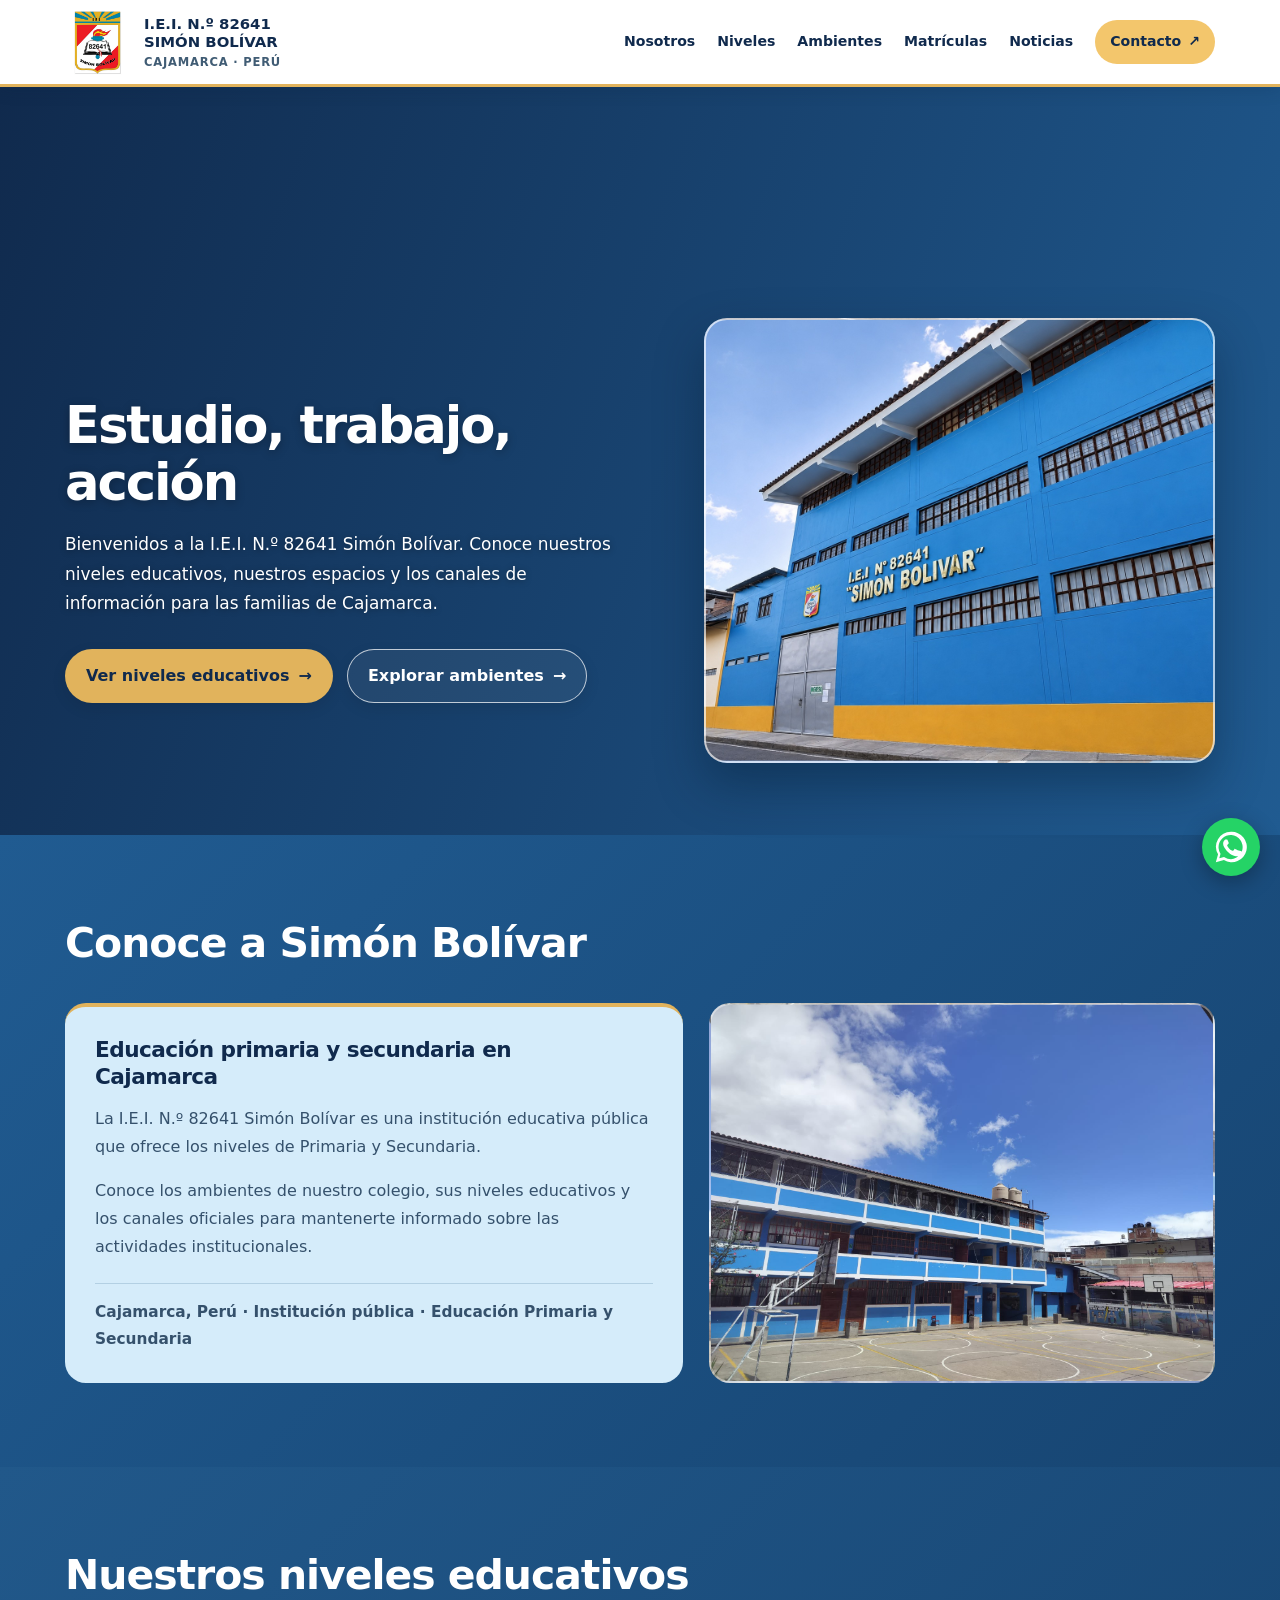
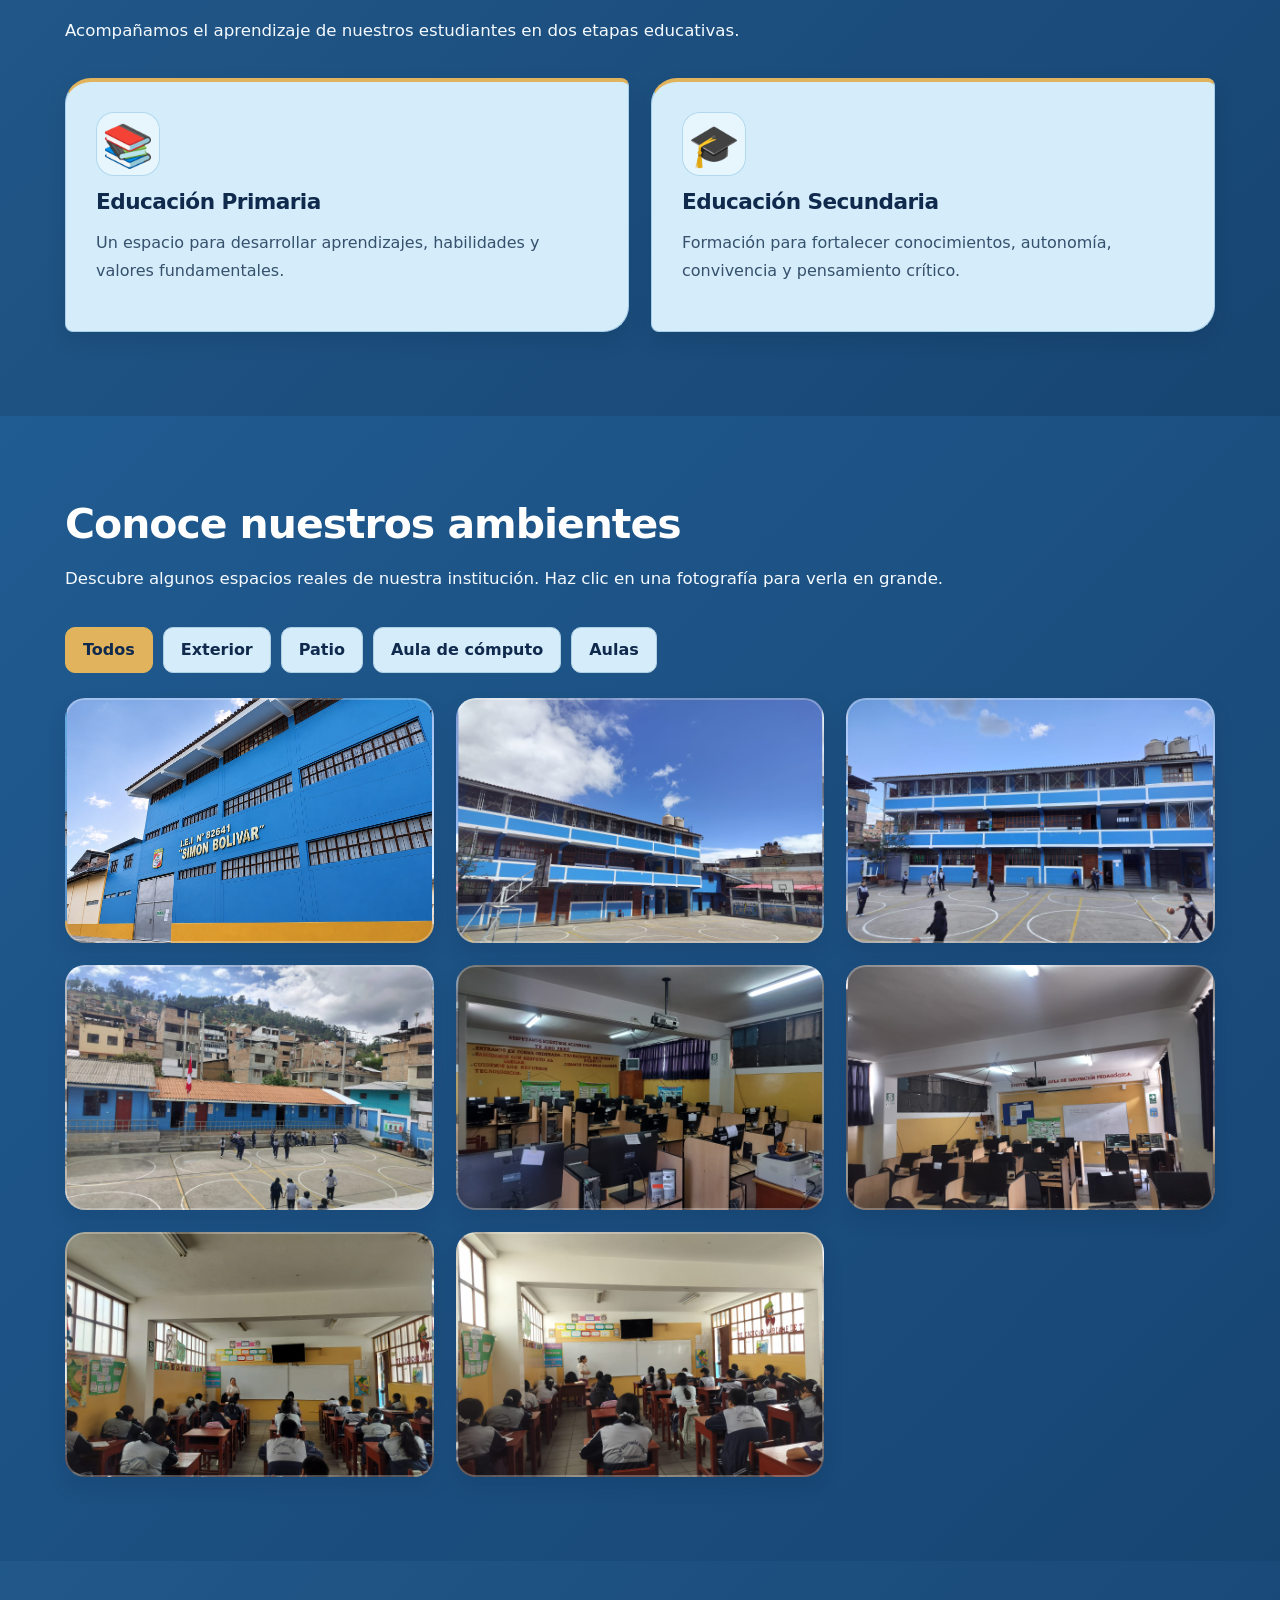
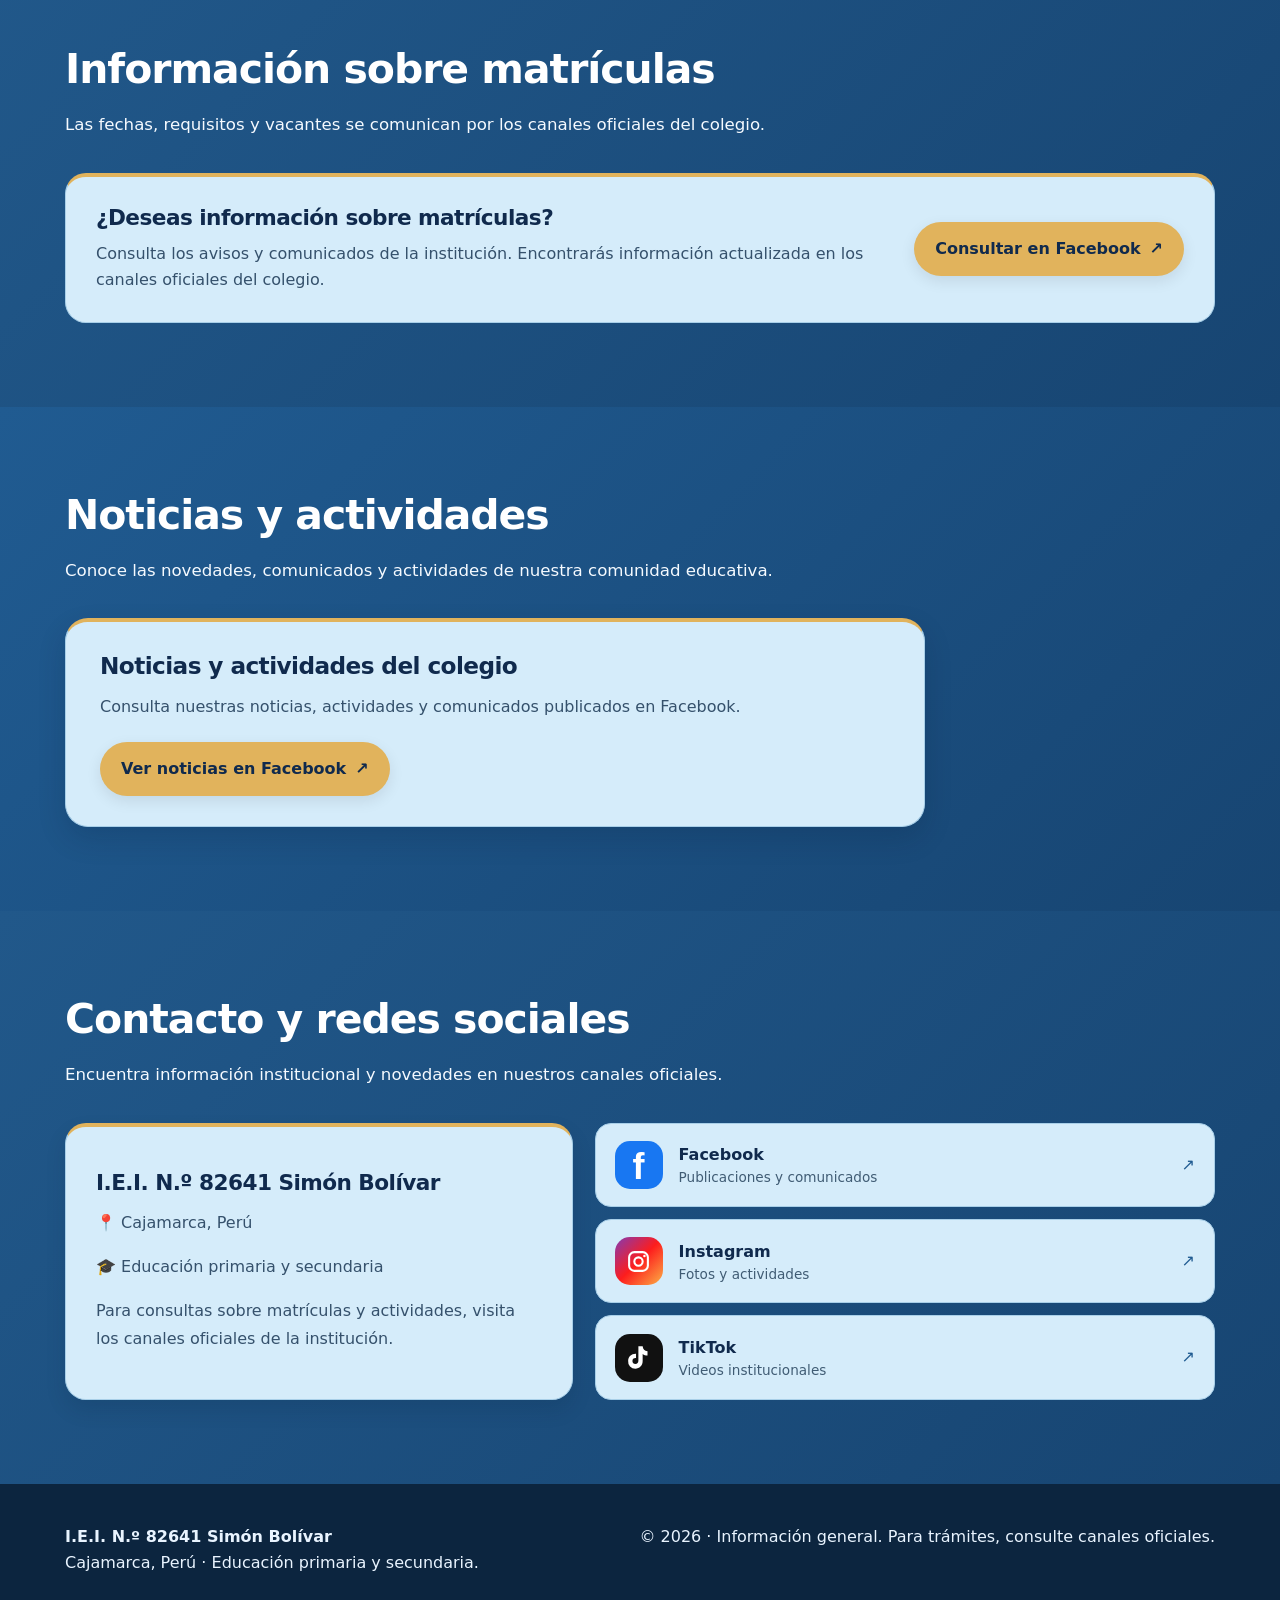
==== index.html @ d093725c "Update index.html" ====
<!doctype html>
<html lang="es">
<head>
<meta charset="utf-8"><meta name="viewport" content="width=device-width,initial-scale=1">
<meta name="description" content="Información general de la Institución Educativa I.E.I. N.º 82641 Simón Bolívar, Cajamarca.">
<title>I.E.I. N.º 82641 Simón Bolívar | Cajamarca</title>
<link rel="stylesheet" href="styles.css">
</head>
<body>

<header class="header">
  <div class="wrap nav">
    <a class="brand" href="#inicio" aria-label="Inicio Simón Bolívar">
      <img src="assets/insignia.png" alt="Insignia de la I.E.I. N.º 82641 Simón Bolívar" class="logo">
      <span>I.E.I. N.º 82641 <strong>SIMÓN BOLÍVAR</strong><small>CAJAMARCA · PERÚ</small></span>
    </a>
    <button class="menu-toggle" aria-expanded="false" aria-controls="nav-menu" id="menu-toggle"><span aria-hidden="true">☰</span> Menú</button>
    <nav class="menu" id="nav-menu" aria-label="Principal">
      <a href="#nosotros">Nosotros</a><a href="#niveles">Niveles</a><a href="#ambientes">Ambientes</a>
      <a href="#matricula">Matrículas</a><a href="#noticias">Noticias</a><a href="#contacto" class="nav-contact">Contacto <span aria-hidden="true">↗</span></a>
    </nav>
  </div>
</header>
<main>
<section class="hero" id="inicio">
 <video class="hero-background-video" autoplay muted loop playsinline preload="metadata" aria-hidden="true" tabindex="-1">
   <source src="assets/fachada-animada.mp4" type="video/mp4">
 </video>
 <div class="hero-video-shade" aria-hidden="true"></div>
 <div class="wrap hero-grid">
   <div class="hero-copy">
      <h1>Estudio, trabajo, acción</h1>
      <p>Bienvenidos a la I.E.I. N.º 82641 Simón Bolívar. Conoce nuestros niveles educativos, nuestros espacios y los canales de información para las familias de Cajamarca.</p>
      <div class="actions"><a class="btn primary" href="#niveles">Ver niveles educativos <span aria-hidden="true">→</span></a><a class="btn ghost" href="#ambientes">Explorar ambientes <span aria-hidden="true">→</span></a></div>
   </div>
   <div class="hero-photo photo-slot" data-image="fachada.jpg" role="img" aria-label="Fachada principal del colegio">
      <span class="photo-icon">🏫</span><strong>Fachada del colegio</strong><small>Fotografía institucional</small>
   </div>
 </div>
</section>
<section id="nosotros" class="section">
  <div class="wrap">
    <div class="heading"><h2>Conoce a Simón Bolívar</h2></div>
    <div class="institution-grid">
      <div class="institution-info">
        <h3>Educación primaria y secundaria en Cajamarca</h3>
        <p>La I.E.I. N.º 82641 Simón Bolívar es una institución educativa pública que ofrece los niveles de Primaria y Secundaria.</p>
        <p>Conoce los ambientes de nuestro colegio, sus niveles educativos y los canales oficiales para mantenerte informado sobre las actividades institucionales.</p>
        <p class="institution-details">Cajamarca, Perú · Institución pública · Educación Primaria y Secundaria</p>
      </div>
      <div class="institution-photo" data-image="patio-2.jpeg" role="img" aria-label="Patio del colegio Simón Bolívar"></div>
    </div>
  </div>
</section>
<section id="niveles" class="section soft">
 <div class="wrap">
  <div class="heading"><h2>Nuestros niveles educativos</h2><p>Acompañamos el aprendizaje de nuestros estudiantes en dos etapas educativas.</p></div>
  <div class="cards two">
    <article class="card level"><div class="level-icon">📚</div><h3>Educación Primaria</h3><p>Un espacio para desarrollar aprendizajes, habilidades y valores fundamentales.</p></article>
    <article class="card level"><div class="level-icon">🎓</div><h3>Educación Secundaria</h3><p>Formación para fortalecer conocimientos, autonomía, convivencia y pensamiento crítico.</p></article>
  </div>
 </div>
</section>
<section id="ambientes" class="section">
 <div class="wrap">
   <div class="heading"><h2>Conoce nuestros ambientes</h2><p>Descubre algunos espacios reales de nuestra institución. Haz clic en una fotografía para verla en grande.</p></div>
   <div class="filters" role="group" aria-label="Filtrar fotografías">
     <button class="filter active" data-filter="todos" aria-pressed="true">Todos</button>
     <button class="filter" data-filter="exteriores" aria-pressed="false">Exterior</button>
     <button class="filter" data-filter="patio" aria-pressed="false">Patio</button>
     <button class="filter" data-filter="computo" aria-pressed="false">Aula de cómputo</button>
     <button class="filter" data-filter="aulas" aria-pressed="false">Aulas</button>
   </div>
   <div class="cards gallery">
     <button type="button" class="gallery-card" data-group="exteriores" data-file="fachada.jpg" data-title="Fachada principal" aria-label="Ver fotografía ampliada: Fachada principal"><span class="photo-placeholder">Fotografía del colegio</span></button>
     <button type="button" class="gallery-card" data-group="patio exteriores" data-file="patio-2.jpeg" data-title="Patio principal" aria-label="Ver fotografía ampliada: Patio principal"><span class="photo-placeholder">Fotografía del colegio</span></button>
     <button type="button" class="gallery-card" data-group="patio exteriores" data-file="patio.jpg" data-title="Patio del colegio: otra vista" aria-label="Ver fotografía ampliada: Patio del colegio: otra vista"><span class="photo-placeholder">Fotografía del patio</span></button>
     <button type="button" class="gallery-card" data-group="patio exteriores" data-file="patio-3.jpeg" data-title="Patio y bandera del Perú" aria-label="Ver fotografía ampliada: Patio y bandera del Perú"><span class="photo-placeholder">Fotografía del patio</span></button>
     <button type="button" class="gallery-card" data-group="computo" data-file="computo-1.jpeg" data-title="Aula de cómputo: vista general" aria-label="Ver fotografía ampliada: Aula de cómputo: vista general"><span class="photo-placeholder">Fotografía del aula</span></button>
     <button type="button" class="gallery-card" data-group="computo" data-file="computo-2.jpeg" data-title="Aula de innovación pedagógica" aria-label="Ver fotografía ampliada: Aula de innovación pedagógica"><span class="photo-placeholder">Fotografía del aula</span></button>
     <button type="button" class="gallery-card" data-group="aulas" data-file="aula-1.jpeg" data-title="Aula de clases: primera vista" aria-label="Ver fotografía ampliada: Aula de clases: primera vista"><span class="photo-placeholder">Fotografía del aula</span></button>
     <button type="button" class="gallery-card" data-group="aulas" data-file="aula-2.jpeg" data-title="Aula de clases: segunda vista" aria-label="Ver fotografía ampliada: Aula de clases: segunda vista"><span class="photo-placeholder">Fotografía del aula</span></button>
   </div>
   <p id="gallery-empty" class="gallery-empty" hidden>No se encontraron fotografías en esta categoría.</p>
 </div>
</section>
<section id="matricula" class="section soft">
 <div class="wrap">
  <div class="heading"><h2>Información sobre matrículas</h2><p>Las fechas, requisitos y vacantes se comunican por los canales oficiales del colegio.</p></div>
  <div class="info-banner">
    <div><h3>¿Deseas información sobre matrículas?</h3><p>Consulta los avisos y comunicados de la institución. Encontrarás información actualizada en los canales oficiales del colegio.</p></div>
    <a class="btn primary" href="https://www.facebook.com/profile.php?id=61596645175140" target="_blank" rel="noopener noreferrer">Consultar en Facebook <span aria-hidden="true">↗</span></a>
  </div>
 </div>
</section>
<section id="noticias" class="section">
 <div class="wrap">
  <div class="heading"><h2>Noticias y actividades</h2><p>Conoce las novedades, comunicados y actividades de nuestra comunidad educativa.</p></div>
  <div class="news-clean">
    <div class="news-clean-body">
      <h3>Noticias y actividades del colegio</h3>
      <p>Consulta nuestras noticias, actividades y comunicados publicados en Facebook.</p>
      <a class="btn primary" href="https://www.facebook.com/profile.php?id=61596645175140" target="_blank" rel="noopener noreferrer">Ver noticias en Facebook <span aria-hidden="true">↗</span></a>
    </div>
  </div>
 </div>
</section>
<section id="contacto" class="section soft">
 <div class="wrap">
  <div class="heading"><h2>Contacto y redes sociales</h2><p>Encuentra información institucional y novedades en nuestros canales oficiales.</p></div>
  <div class="contact-layout">
    <article class="card contact-about"><h3>I.E.I. N.º 82641 Simón Bolívar</h3><p>📍 Cajamarca, Perú</p><p>🎓 Educación primaria y secundaria</p><p>Para consultas sobre matrículas y actividades, visita los canales oficiales de la institución.</p></article>
    <div class="social-grid">
      <a class="social-card facebook" href="https://www.facebook.com/profile.php?id=61596645175140" target="_blank" rel="noopener noreferrer" aria-label="Abrir Facebook del colegio"><span class="brand-mark"><span class="facebook-letter" aria-hidden="true">f</span></span><span><strong>Facebook</strong><small>Publicaciones y comunicados</small></span><span aria-hidden="true">↗</span></a>
      <a class="social-card instagram" href="https://www.instagram.com/iei.simonbolivarcajamarca/" target="_blank" rel="noopener noreferrer" aria-label="Abrir Instagram del colegio"><span class="brand-mark"><svg viewBox="0 0 24 24" aria-hidden="true"><rect x="3" y="3" width="18" height="18" rx="5" fill="none" stroke="currentColor" stroke-width="2"/><circle cx="12" cy="12" r="4" fill="none" stroke="currentColor" stroke-width="2"/><circle cx="17.7" cy="6.6" r="1.2" fill="currentColor"/></svg></span><span><strong>Instagram</strong><small>Fotos y actividades</small></span><span aria-hidden="true">↗</span></a>
      <a class="social-card tiktok" href="https://www.tiktok.com/@i.e.i.82641simon.bolivar" target="_blank" rel="noopener noreferrer" aria-label="Abrir TikTok del colegio"><span class="brand-mark"><svg viewBox="0 0 24 24" aria-hidden="true"><path fill="currentColor" d="M15.7 2c.2 2.6 1.7 4.2 4.3 4.4v3.8c-1.8 0-3.1-.5-4.3-1.4v6.4c0 4.1-2.9 6.8-6.5 6.8A6.4 6.4 0 0 1 2.8 15c0-3.8 3.1-6.6 7-6.4v3.8a2.7 2.7 0 0 0-3.2 2.7c0 1.6 1.1 2.7 2.6 2.7 1.8 0 2.7-1.3 2.7-3.1V2h3.8Z"/></svg></span><span><strong>TikTok</strong><small>Videos institucionales</small></span><span aria-hidden="true">↗</span></a>
    </div>
  </div>
 </div>
</section>
</main>
<footer><div class="wrap footer-content"><div><strong>I.E.I. N.º 82641 Simón Bolívar</strong><p>Cajamarca, Perú · Educación primaria y secundaria.</p></div><div><p>© <span id="year"></span> · Información general. Para trámites, consulte canales oficiales.</p></div></div></footer>
<div class="float-links"><a class="wa-float" href="https://wa.me/51901790616" target="_blank" rel="noopener noreferrer" title="Escribir por WhatsApp" aria-label="Abrir WhatsApp"><svg viewBox="0 0 32 32" aria-hidden="true" focusable="false"><path fill="currentColor" d="M16 2.5a13.3 13.3 0 0 0-11.5 20L2.5 29.5l7.2-1.9A13.5 13.5 0 1 0 16 2.5Zm0 24.3c-2.1 0-4.1-.6-5.8-1.7l-.4-.2-4.2 1.1 1.1-4.1-.3-.4a10.7 10.7 0 1 1 9.6 5.3Zm5.9-8c-.3-.2-1.9-1-2.2-1.1-.3-.1-.5-.2-.7.2-.2.3-.8 1.1-1 1.3-.2.2-.4.3-.7.1-.4-.2-1.5-.5-2.8-1.8-1-1-1.6-2.2-1.8-2.6-.2-.4 0-.6.2-.8l.6-.7.4-.6c.1-.2 0-.5 0-.7l-1-2.3c-.2-.6-.5-.5-.8-.5h-.7c-.3 0-.7.1-1 .5-.4.4-1.4 1.4-1.4 3.4 0 2 1.5 3.9 1.7 4.2.2.3 3 4.6 7.3 6.2 1 .3 1.7.5 2.3.6 1 .2 1.8.1 2.5-.2.7-.3 2.1-1 2.4-2 .3-.9.3-1.7.2-1.9-.1-.2-.4-.4-.7-.5Z"/></svg></a></div>
<dialog id="lightbox" aria-label="Fotografía del ambiente"><button id="close-dialog" class="close-dialog" aria-label="Cerrar fotografía">×</button><h3 id="dialog-title"></h3><div id="dialog-content"></div></dialog>
<script src="config.js"></script><script src="script.js"></script>
</body>
</html>
---- styles.css ----
:root {--navy:#102A4D;--blue:#205B91;--gold:#E1B35C;--sky:#D5ECFA;--ink:#102A4D;--soft:#405C74;--line:#AFCFE3}
*{box-sizing:border-box}html{scroll-behavior:smooth;scroll-padding-top:85px}body{margin:0;font:16px/1.65 system-ui,-apple-system,"Segoe UI",Arial,sans-serif;color:#102A4D;background:#174572}button,input{font:inherit}a{color:inherit}button{cursor:pointer}a:focus-visible,button:focus-visible{outline:3px solid var(--gold);outline-offset:3px}.wrap{width:min(1150px,92%);margin:auto}
.header{background:#fff;position:sticky;top:0;z-index:100;box-shadow:0 3px 15px #0b24402b}.nav{min-height:84px;display:flex;align-items:center;justify-content:space-between;gap:20px}.brand{display:flex;align-items:center;gap:14px;text-decoration:none;color:var(--navy);font-weight:800;line-height:1.22;font-size:.93rem}.brand strong,.brand small{display:block}.brand small{font-size:.72rem;color:#405c74;letter-spacing:.07em;margin-top:4px}.logo{width:65px;height:65px;object-fit:contain}.menu{display:flex;align-items:center;gap:22px}.menu a{text-decoration:none;color:var(--navy);font-weight:750;font-size:.88rem}.menu a:hover{color:#205B91}.menu-toggle{display:none;padding:8px 12px;border:1px solid var(--line);background:white;color:var(--navy);border-radius:10px}
h1,h2,h3{line-height:1.22;letter-spacing:-.025em}h2{font-size:clamp(1.85rem,3.2vw,2.8rem);margin:10px 0 16px}h3{font-size:1.35rem}p{margin:0 0 16px}.eyebrow{font-size:.78rem;font-weight:850;color:#F3C66C;text-transform:uppercase;letter-spacing:.14em}.section{padding:84px 0;background:linear-gradient(135deg,#205B91,#174572);color:#fff}.section.soft{background:linear-gradient(135deg,#21588A,#174572)}.heading{max-width:880px;margin-bottom:34px}.heading h2,.heading p{color:#fff}.heading p{font-size:1.04rem;color:#edf6ff}
.hero{color:#fff;background:linear-gradient(110deg,#102a4d,#205B91);background-size:cover;background-position:center}.hero-grid{min-height:590px;display:grid;grid-template-columns:1.07fr .93fr;gap:clamp(24px,4vw,55px);align-items:center;padding:64px 0}.hero-copy h1{font-size:clamp(2.2rem,4vw,4rem);margin:20px 0;font-weight:850;letter-spacing:-.04em;color:#fff;text-shadow:0 2px 10px #0004}.hero-copy>p{max-width:560px;color:#f1f6fc;line-height:1.75;font-size:1.06rem}.actions{display:flex;flex-wrap:wrap;gap:14px;margin-top:30px}.btn{display:inline-flex;justify-content:center;align-items:center;min-height:48px;padding:13px 20px;border:1.5px solid transparent;border-radius:12px;text-decoration:none;font-weight:750;transition:transform .2s}.btn:hover{transform:translateY(-2px)}.btn.primary{color:#102a4d;background:#efbc5a}.btn.ghost{border-color:#ffffffb7;background:#ffffff0f;color:#fff}.hero-photo{min-height:355px;aspect-ratio:1.15;border:2px solid #ffffffa6;border-radius:23px;box-shadow:0 22px 48px #00172d60;background:linear-gradient(135deg,#3974a0,#102a4d);background-size:cover;background-position:center;display:flex;align-items:center;justify-content:center;flex-direction:column;overflow:hidden;text-align:center}.hero-photo.has-photo>*{display:none}.photo-icon{font-size:4rem}
.institution-grid{display:grid;grid-template-columns:1.1fr .9fr;align-items:stretch;gap:26px}.institution-info{color:#102a4d;background:#D5ECFA;border-top:4px solid var(--gold);border-radius:21px;padding:30px}.institution-info h3{color:#102a4d;margin:0 0 15px}.institution-info p{color:#355974;line-height:1.75}.institution-info .motto-line{color:#102a4d;background:#e9f6fc;border-radius:12px;padding:11px 14px}.facts{display:flex;gap:10px;flex-wrap:wrap;margin-top:20px}.facts span{background:#e9f6fc;color:#102a4d;border:1px solid #b5d3e6;border-radius:12px;padding:8px 12px;font-weight:700;font-size:.86rem}.institution-photo{border:2px solid #ffffff5c;background:#32719e;min-height:340px;border-radius:21px;background-size:cover;background-position:center}
.cards{display:grid;gap:22px}.cards.two{grid-template-columns:repeat(2,minmax(0,1fr))}.card{background:#D5ECFA;color:#102a4d;padding:30px;border-radius:21px;border:1px solid #A8CFE8;border-top:4px solid var(--gold);box-shadow:0 10px 20px #001b3422}.card h3{color:#102a4d;margin:13px 0}.card p{color:#405c74;line-height:1.75}.level{min-height:230px}.level-icon{font-size:2.6rem}
.filters{display:flex;flex-wrap:wrap;gap:10px;margin-bottom:25px}.filter{padding:9px 17px;color:#102a4d;border:1px solid #AFCFE3;background:#D5ECFA;border-radius:30px}.filter.active{background:#E1B35C;border-color:#E1B35C}.gallery{grid-template-columns:repeat(3,minmax(0,1fr))}.gallery-card{position:relative;border:1px solid #a8cfe8;border-radius:20px;min-height:245px;overflow:hidden;padding:0;display:flex;align-items:flex-end;text-align:left;background:#D5ECFA;background-position:center;background-size:cover;box-shadow:0 10px 20px #001b3420;transition:transform .2s}.gallery-card:hover{transform:translateY(-3px)}.photo-placeholder{position:absolute;inset:0;display:grid;place-items:center;font-size:4rem;background:linear-gradient(135deg,#d5ecfa,#aacfe8)}.gallery-card.with-photo .photo-placeholder{display:none}.gallery-card[hidden],.gallery-card.unavailable{display:none!important}.gallery-caption{position:relative;width:100%;display:flex;flex-direction:column;gap:3px;padding:50px 18px 17px;background:linear-gradient(transparent,#0b2a4df0);color:#fff!important}.gallery-caption strong,.gallery-caption small{color:#fff!important}.gallery-caption small{font-size:.83rem;color:#deedfc!important}
.info-banner,.news-feature{display:flex;align-items:center;justify-content:space-between;gap:24px;background:#D5ECFA;border:1px solid #A8CFE8;border-top:4px solid #E1B35C;color:#102a4d;border-radius:21px;padding:28px 30px}.info-banner h3,.news-feature h3{color:#102a4d;margin:0 0 10px}.info-banner p,.news-feature p{color:#405c74;margin:0}.info-banner .btn,.news-feature .btn{background:#E1B35C;color:#102a4d;flex-shrink:0}.news-feature-icon{font-size:2.5rem}
.contact-layout{display:grid;grid-template-columns:.9fr 1.1fr;gap:22px}.social-grid{display:grid;gap:12px}.social-card{background:#D5ECFA;color:#102a4d;border:1px solid #A8CFE8;border-radius:16px;padding:15px 19px;display:flex;align-items:center;gap:16px;text-decoration:none;transition:transform .2s}.social-card:hover{transform:translateY(-2px)}.social-card .brand-mark{display:grid;place-items:center;flex-shrink:0;background:#1877F2;color:#fff;width:48px;height:48px;border-radius:12px;font:bold 2rem Arial,sans-serif}.social-card.instagram .brand-mark{background:linear-gradient(135deg,#833ab4,#fd1d1d,#fcb045)}.social-card.tiktok .brand-mark{background:#111}.social-card span:nth-child(2){flex:1;min-width:0}.social-card strong{display:block;color:#102a4d}.social-card small{display:block;color:#405c74;font-size:.85rem;line-height:1.4}.social-card>span:last-child{color:#205B91}
footer{background:#0c253f;color:#e9f4ff;padding:40px 0}.footer-content{display:flex;align-items:flex-start;justify-content:space-between;gap:25px}.footer-content a{color:#fff;text-decoration:underline}.float-links{position:fixed;bottom:20px;right:20px;z-index:99}.float-links .fb-float{width:52px;height:52px;border-radius:50%;display:grid;place-items:center;background:#1877F2!important;box-shadow:0 6px 20px #0005;color:white!important;text-decoration:none}.float-links svg{width:31px;height:31px;fill:currentColor}
dialog{background:#fff;color:#102a4d;border:0;border-radius:20px;padding:24px;box-shadow:0 24px 70px #0007;width:min(920px,94vw)}dialog::backdrop{background:#06182bd9}.close-dialog{float:right;background:#edf4fa;border:0;border-radius:9px;padding:5px 13px;font-size:1.5rem}#dialog-content img{width:100%;max-height:70vh;object-fit:contain}
@media(max-width:940px){.menu-toggle{display:block}.menu{display:none;position:absolute;top:83px;left:0;right:0;background:#fff;padding:20px 5%;box-shadow:0 16px 22px #0003;flex-direction:column;gap:15px}.menu.open{display:flex}.hero-grid,.institution-grid,.contact-layout{grid-template-columns:1fr}.hero-photo{min-height:300px;aspect-ratio:16/9}.gallery{grid-template-columns:repeat(2,1fr)}}
@media(max-width:620px){.nav{min-height:74px}.logo{width:52px;height:52px}.menu{top:73px}.hero-grid{padding:44px 0 55px;min-height:auto;gap:26px}.hero-copy h1{font-size:2.3rem}.hero-photo{min-height:250px;aspect-ratio:4/3}.hero .actions .btn{width:100%}.section{padding:56px 0}.heading{margin-bottom:25px}.cards.two,.gallery{grid-template-columns:1fr}.institution-info,.card{padding:22px}.institution-photo{min-height:230px}.info-banner,.news-feature{align-items:flex-start;flex-direction:column;padding:22px}.contact-layout{grid-template-columns:1fr}.footer-content{flex-direction:column}.social-card{padding:13px}}
@media(prefers-reduced-motion:reduce){html{scroll-behavior:auto}.btn,.gallery-card,.social-card{transition:none}}

/* ==========================================
   MEJORAS VISUALES - Botones, transiciones y accesibilidad
   Conserva la identidad institucional y las secciones existentes
   ========================================== */
:root {--motion:cubic-bezier(.2,.8,.2,1)}
body { -webkit-font-smoothing:antialiased; }
.header { border-bottom:3px solid var(--gold); }
.header .brand { transition:opacity .2s var(--motion) }
.header .brand:hover { opacity:.82 }
.menu a { position:relative; transition:color .2s var(--motion) }
.menu a:not(.nav-contact)::after {content:"";position:absolute;bottom:-7px;left:0;right:100%;height:2px;background:var(--gold);transition:right .25s var(--motion)}
.menu a:not(.nav-contact):hover::after, .menu a:not(.nav-contact):focus-visible::after {right:0}
.menu .nav-contact {display:inline-flex;align-items:center;gap:7px;color:#102A4D;background:#f3c66c;padding:10px 15px;border-radius:999px}
.menu .nav-contact:hover {color:#102A4D;background:#e1b35c}
.btn { border-radius:999px; box-shadow:0 5px 15px rgba(0,0,0,.09); gap:9px; transition:transform .25s var(--motion),box-shadow .25s var(--motion),background .25s var(--motion) }
.btn:hover { transform:translateY(-3px);box-shadow:0 10px 20px rgba(0,0,0,.2) }
.btn:active {transform:translateY(0)}
.btn.primary {background:var(--gold); color:var(--navy)}
.btn.primary:hover { background:#f4ca76 }
.btn.ghost:hover {background:rgba(255,255,255,.18)}
.hero-copy h1 {max-width:13ch;line-height:1.1}
.hero-copy>p {color:#fff;text-shadow:0 1px 6px rgba(0,0,0,.4)}
.hero .eyebrow {color:#f7d58d}
.hero-photo,.institution-photo {transition:transform .4s var(--motion),box-shadow .4s var(--motion)}
.hero-photo:hover,.institution-photo:hover {transform:translateY(-4px)}
.card,.institution-info,.news-feature,.info-banner,.social-card {transition:transform .3s var(--motion),box-shadow .3s var(--motion)}
.card:hover,.news-feature:hover,.info-banner:hover {transform:translateY(-3px);box-shadow:0 15px 30px rgba(0,15,36,.23)}
.level-icon {display:grid;place-items:center;width:64px;height:64px;border-radius:18px;background:#e7f5fd;box-shadow:inset 0 0 0 1px #b0d8ef}
.level {border-radius:26px 8px 26px 8px;min-height:215px}
.gallery-card {border:2px solid rgba(255,255,255,.28);transition:transform .3s var(--motion), box-shadow .3s var(--motion), border-color .3s var(--motion)}
.gallery-card:hover {transform:translateY(-5px);box-shadow:0 18px 30px rgba(0,12,34,.32);border-color:#f3c66c}
.gallery-card:focus-visible {outline-offset:5px}
.gallery-card .photo-placeholder {font-size:.95rem;font-weight:700;color:#173b5d;text-align:center;padding:1rem}
.gallery-card.with-photo .gallery-caption {background:linear-gradient(0deg,rgba(6,20,43,.94),rgba(6,20,43,.35) 85%,transparent)}
.filter {font-weight:700;transition:background .2s var(--motion),color .2s var(--motion),transform .2s var(--motion)}
.filter:hover {transform:translateY(-2px);background:#e9f5fd}
.filter.active:hover {background:#edc56c}
.gallery-empty {padding:14px 20px;border-radius:15px;background:#e4f2fa;color:#102a4d;margin-top:1rem;font-weight:650}
.gallery-empty[hidden] {display:none!important}
.social-card {min-height:84px}
.social-card:hover {transform:translateX(5px);box-shadow:0 10px 25px rgba(0,15,36,.23)}
.social-card .brand-mark {border-radius:15px}
.social-card .brand-mark svg {width:27px;height:27px}
.social-card.instagram .brand-mark svg {width:25px;height:25px}
.float-links .fb-float {transition:transform .2s var(--motion),box-shadow .2s var(--motion)}
.float-links .fb-float:hover {transform:scale(1.08);box-shadow:0 8px 24px #0006}
/* Textos de contraste alto */
.section .heading h2,.section .heading p,.section .heading .eyebrow {text-shadow:none}
.section .heading .eyebrow {color:#f6ce74}
.section .heading h2 {color:#fff!important}
.section .heading p {color:#f5faff!important}
.institution-info h3,.card h3,.contact-about h3,.news-feature h3,.info-banner h3 {color:#102A4D!important}
.institution-info p,.card p,.contact-about p,.news-feature p,.info-banner p {color:#35516c!important}
/* Animación discreta, como en el prototipo nuevo */
@keyframes slide-up {from{opacity:0;transform:translateY(12px)}to{opacity:1;transform:translateY(0)}}
.hero-copy {animation:slide-up .6s var(--motion) both}
.hero-photo {animation:slide-up .65s .08s var(--motion) both}
@media(max-width:940px){.menu .nav-contact{justify-content:center;width:min(260px,100%)}.menu a:not(.nav-contact)::after{display:none}}
@media(max-width:620px){.hero-copy h1{max-width:none}.gallery-card{min-height:230px}.level-icon{width:56px;height:56px}.btn{width:100%}.menu-toggle{border-radius:999px;font-weight:750}}
@media(prefers-reduced-motion:reduce){.hero-copy,.hero-photo{animation:none}.header .brand,.menu a,.btn,.card,.level,.social-card,.gallery-card,.institution-info,.news-feature,.info-banner,.filter,.hero-photo,.institution-photo,.float-links .fb-float{transition:none!important}}

/* Noticias conectadas visualmente con la pagina publica de Facebook. */
.news-strip{display:flex;align-items:stretch;gap:0;background:#102a4d;border:1px solid #e1b35c;border-radius:16px;overflow:hidden;margin:4px 0 24px;color:#fff}
.news-strip>strong{flex:none;display:grid;place-items:center;padding:14px 17px;background:#e1b35c;color:#102a4d;font-size:.81rem;letter-spacing:.04em;z-index:1}
.news-strip-window{position:relative;overflow:hidden;min-height:48px;display:flex;align-items:center;flex:1;min-width:0}
.news-strip-moving{white-space:nowrap;display:inline-block;min-width:max-content;padding-left:100%;animation:news-glide 24s linear infinite;font-weight:600;color:#fff}
.news-strip-moving span{color:#e1b35c}
.news-strip:hover .news-strip-moving{animation-play-state:paused}
@keyframes news-glide{to{transform:translateX(-100%)}}
.facebook-news-layout{display:grid;grid-template-columns:minmax(0,1fr) minmax(280px,500px);gap:25px;align-items:start}
.facebook-news-copy{border:1px solid #b5d8eb;border-top:4px solid #e1b35c;background:#dceffa;padding:28px;border-radius:21px;color:#102a4d;display:flex;align-items:flex-start;flex-direction:column;gap:15px}
.fb-news-identity{display:flex;align-items:center;gap:14px}
.fb-news-identity span{font-weight:900;font-family:Arial,sans-serif;font-size:1.7rem;display:grid;place-items:center;width:48px;height:48px;border-radius:50%;color:white;background:#1877f2}
.fb-news-identity h3{color:#102a4d;margin:0;font-size:1.32rem}
.facebook-news-copy p{color:#30516a;margin:0}
.facebook-news-copy small{color:#405c74;line-height:1.5}
.facebook-feed-wrap{width:100%;min-height:520px;background:#e8f4fa;border:1px solid #b5d8eb;border-radius:21px;overflow:hidden;display:flex;justify-content:center;align-items:flex-start}
.facebook-feed-wrap iframe{width:100%;max-width:500px;min-height:520px}
@media(max-width:760px){.facebook-news-layout{grid-template-columns:1fr}.facebook-feed-wrap{min-height:520px}.news-strip>strong{font-size:.7rem;padding:10px}.news-strip-moving{font-size:.84rem}}
@media(prefers-reduced-motion:reduce){.news-strip-moving{animation:none;transform:none;padding:10px;min-width:0;white-space:normal}}

/* Corrección: fachada original a color, sin capa oscura encima. */
.hero-photo.with-photo { background-blend-mode:normal!important; filter:none!important; opacity:1!important; }
.hero-photo.with-photo > * { display:none!important; }
/* Facebook: ventana de publicaciones en lugar de mostrar toda la cabecera de la pagina.
   El contenido del iframe pertenece a Meta y puede cambiar de tamaño sin previo aviso. */
.facebook-feed-wrap {height:510px;min-height:0;overflow:hidden;position:relative;align-items:stretch;background:#fff}
.facebook-feed-crop {height:510px;width:100%;max-width:500px;overflow:hidden;margin:0 auto;position:relative}
.facebook-feed-crop iframe {display:block;position:absolute;left:0;top:-105px;width:100%;height:650px;min-height:650px;border:0}
.compact-news .facebook-news-copy {min-height:230px}
@media(max-width:760px){.facebook-feed-wrap,.facebook-feed-crop{height:470px}.facebook-feed-crop iframe{height:620px;min-height:620px}}

/* Información institucional más concreta y noticias sin muro incrustado de Facebook. */
.institution-info h3 {max-width:34ch}
.news-clean {display:flex;gap:25px;align-items:center;background:#D5ECFA;color:#102A4D;border:1px solid #A8CFE8;border-top:4px solid #E1B35C;border-radius:23px;padding:32px;max-width:900px;box-shadow:0 12px 28px rgba(0,22,48,.16)}
.news-clean-icon {display:grid;place-items:center;flex:0 0 90px;width:90px;height:90px;border-radius:21px;background:#1877F2;color:#fff}
.news-clean-icon svg {width:56px;height:56px}
.news-clean-body h3 {color:#102A4D;margin:0 0 12px;font-size:1.45rem}
.news-clean-body p {color:#35516c;line-height:1.7;margin:0 0 22px}
.news-clean-body .btn {width:auto}
@media(max-width:620px){.news-clean{flex-direction:column;align-items:flex-start;padding:23px}.news-clean-icon{width:68px;height:68px;flex-basis:68px}.news-clean-icon svg{width:42px;height:42px}.news-clean-body .btn{width:100%}}

/* Ajuste de redes: Facebook una sola vez; WhatsApp de prueba flotante */
.news-clean{max-width:860px; padding:30px 34px; align-items:flex-start}
.news-clean-body{width:100%}
.social-card.facebook .facebook-letter{font-family:Arial,Helvetica,sans-serif;font-weight:900;font-size:36px;line-height:1;color:white;display:block;margin-top:5px}
.social-card.whatsapp .brand-mark{background:#25D366;color:white}
.social-card.whatsapp .brand-mark svg{width:29px;height:29px}
.float-links .wa-float{display:grid;place-items:center;width:54px;height:54px;border-radius:50%;background:#25D366;color:white;box-shadow:0 6px 20px #0005;text-decoration:none;transition:transform .2s ease}
.float-links .wa-float:hover{transform:scale(1.07)}
.float-links .wa-float svg{width:33px;height:33px}
@media(max-width:620px){.news-clean{padding:22px}}
@media(prefers-reduced-motion:reduce){.float-links .wa-float{transition:none}}

/* Botón flotante único de WhatsApp */
.float-links { position:fixed!important; right:20px!important; bottom:24px!important; z-index:9999!important; display:block!important; }
.float-links .wa-float { display:grid!important; place-items:center!important; width:58px!important; height:58px!important; border-radius:50%!important; background:#25D366!important; color:#fff!important; box-shadow:0 6px 22px rgba(0,0,0,.3)!important; text-decoration:none!important; opacity:1!important; visibility:visible!important; }
.float-links .wa-float svg { display:block!important; width:36px!important; height:36px!important; fill:currentColor!important; }
.float-links .wa-float:hover { transform:translateY(-3px); }

/* Corrección del menú responsive: modo escritorio en anchos suficientes. */
@media (min-width: 821px) and (max-width: 940px) {
  .menu-toggle { display: none !important; }
  .header .menu {
    display: flex !important;
    position: static !important;
    flex-direction: row !important;
    align-items: center;
    gap: clamp(8px, 1.3vw, 16px);
    padding: 0 !important;
    box-shadow: none !important;
    background: transparent !important;
  }
  .header .menu a { font-size: .79rem; white-space: nowrap; }
  .nav { gap: 10px; }
  .brand { gap: 8px; font-size: .82rem; }
  .brand .logo { width: 54px; height: 54px; }
  .menu .nav-contact { width: auto !important; padding: 8px 10px; }
}
@media (max-width: 820px) {
  .menu-toggle {display: block; cursor:pointer;}
  .header .menu {display:none; position:absolute; top:100%; left:0; right:0; background:#fff; box-shadow:0 15px 22px #0002; padding:14px 5%; flex-direction:column; gap:5px; max-height:calc(100vh - 85px); overflow-y:auto; z-index:120;}
  .header .menu.open {display:flex;}
  .header .menu a {display:block; padding:11px 15px; width:100%; text-align:center;}
  .header .menu .nav-contact {width:100%; max-width:260px; justify-content:center;}
}
/* Evita que el encabezado fijo oculte los títulos cuando se navega. */
html {scroll-padding-top:105px;}
section[id] {scroll-margin-top:105px;}

/* Fachada a color natural: sin filtros en la tarjeta lateral.
   La imagen se coloca desde script.js, sin superposicion oscura. */
.hero-photo.has-photo, .hero-photo.with-photo {
  opacity: 1 !important;
  filter: none !important;
  background-blend-mode: normal !important;
}
.hero-photo.has-photo::before, .hero-photo.with-photo::before {
  content: none !important;
}

/* Edición institucional final: títulos limpios, sin etiquetas decorativas redundantes. */
.section .heading h2 {margin-top:0;}
.institution-details {margin:22px 0 0!important;padding-top:15px;border-top:1px solid #b3d0e3;color:#355974!important;font-weight:600;font-size:.96rem;line-height:1.6;}
.gallery-card .gallery-caption {padding-top:45px;}
.filter {border-radius:10px;}
footer .footer-content a {text-underline-offset:4px;font-weight:700;}
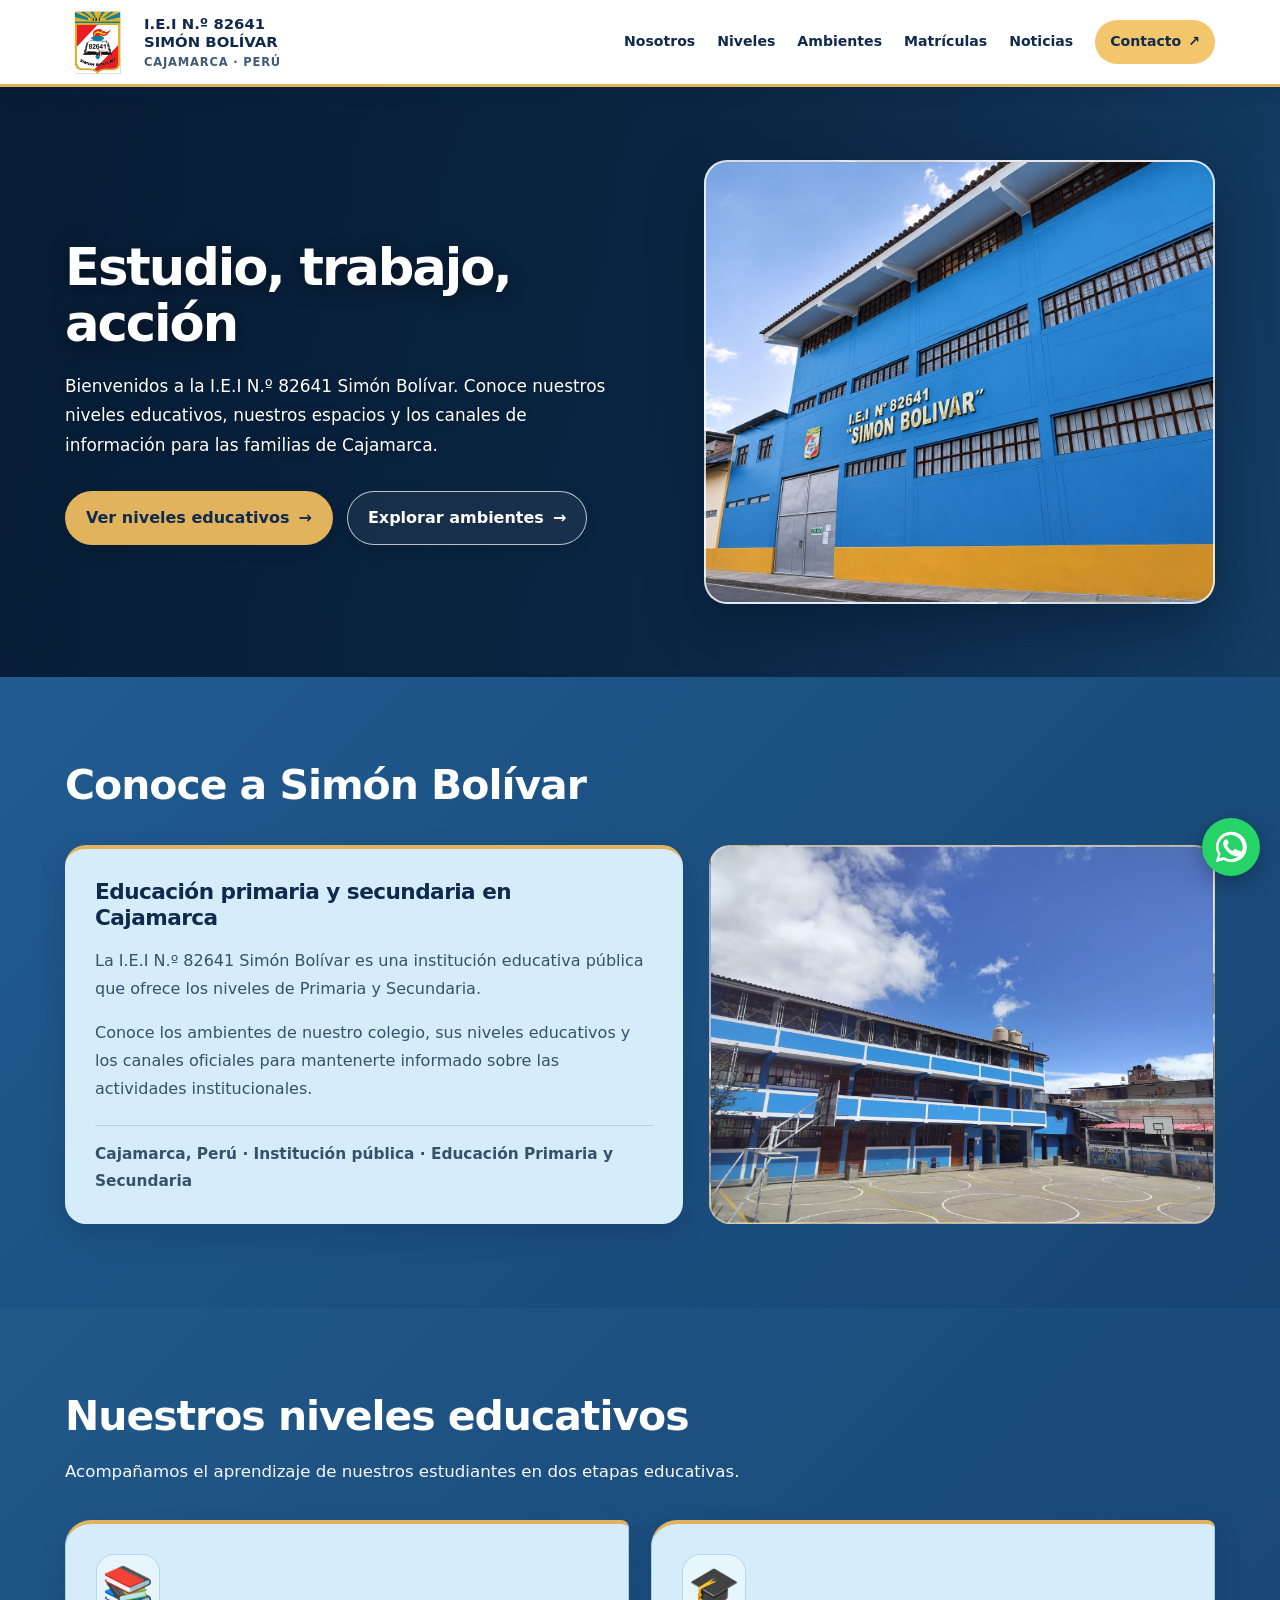
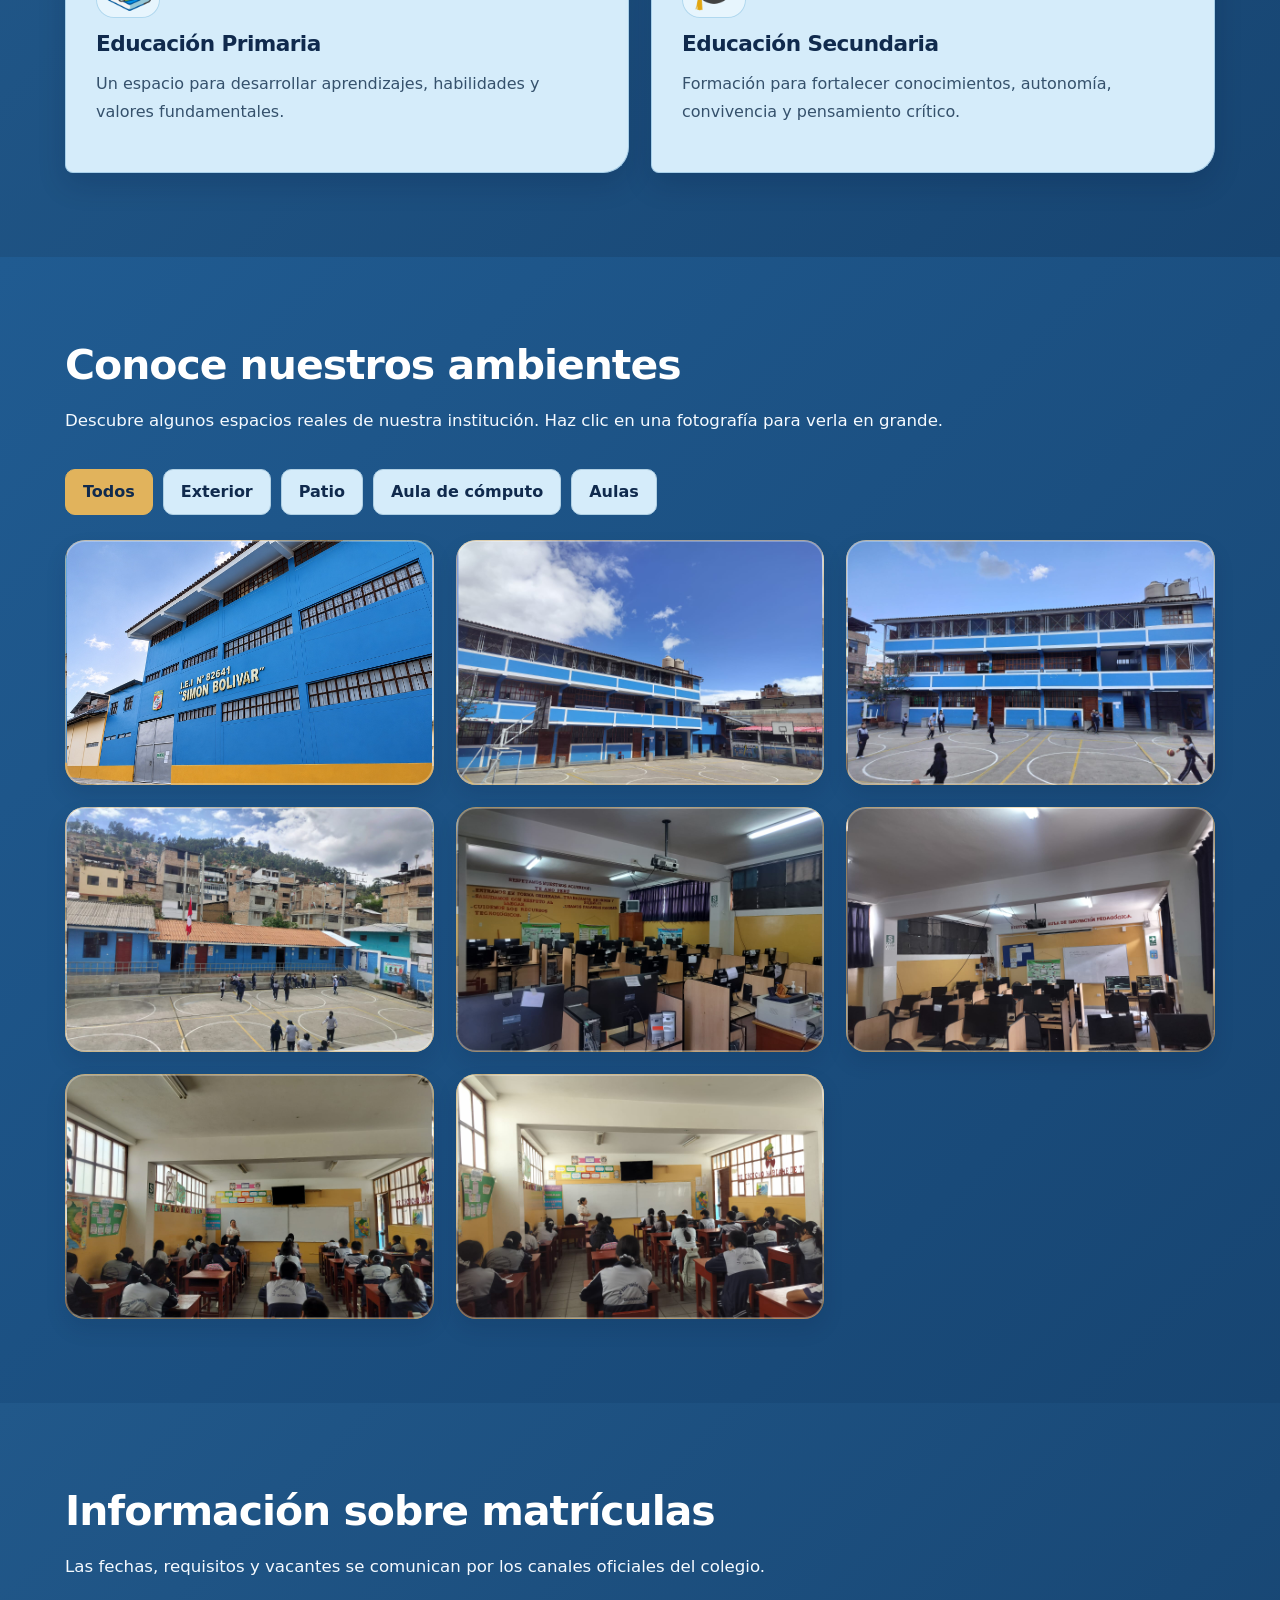
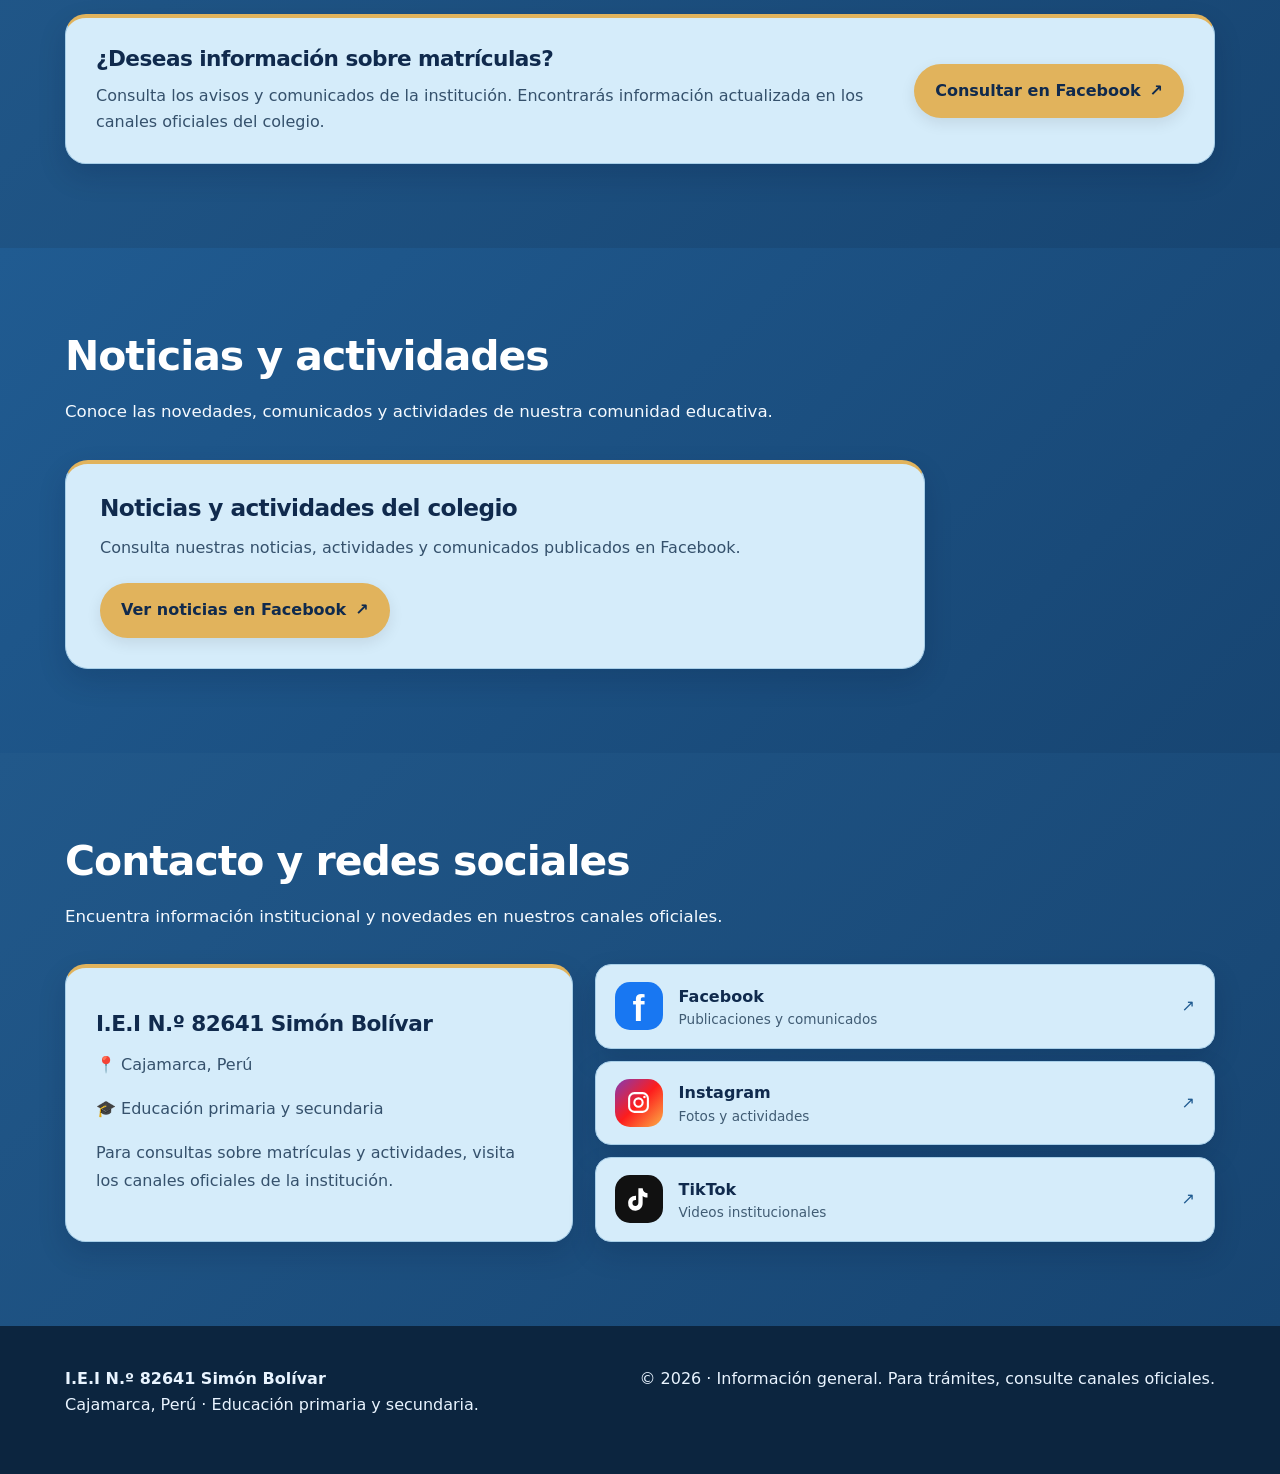
==== commit 89353276: "Update index.html" ====
--- a/index.html
+++ b/index.html
@@ -3,7 +3,7 @@
 <head>
 <meta charset="utf-8"><meta name="viewport" content="width=device-width,initial-scale=1">
 <meta name="description" content="Información general de la Institución Educativa I.E.I. N.º 82641 Simón Bolívar, Cajamarca.">
-<title>I.E.I. N.º 82641 Simón Bolívar | Cajamarca</title>
+<title>I.E.I N.º 82641 Simón Bolívar | Cajamarca</title>
 <link rel="stylesheet" href="styles.css">
 </head>
 <body>
@@ -11,8 +11,8 @@
 <header class="header">
   <div class="wrap nav">
     <a class="brand" href="#inicio" aria-label="Inicio Simón Bolívar">
-      <img src="assets/insignia.png" alt="Insignia de la I.E.I. N.º 82641 Simón Bolívar" class="logo">
-      <span>I.E.I. N.º 82641 <strong>SIMÓN BOLÍVAR</strong><small>CAJAMARCA · PERÚ</small></span>
+      <img src="assets/insignia.png" alt="Insignia de la I.E.I N.º 82641 Simón Bolívar" class="logo">
+      <span>I.E.I N.º 82641 <strong>SIMÓN BOLÍVAR</strong><small>CAJAMARCA · PERÚ</small></span>
     </a>
     <button class="menu-toggle" aria-expanded="false" aria-controls="nav-menu" id="menu-toggle"><span aria-hidden="true">☰</span> Menú</button>
     <nav class="menu" id="nav-menu" aria-label="Principal">
@@ -30,7 +30,7 @@
  <div class="wrap hero-grid">
    <div class="hero-copy">
       <h1>Estudio, trabajo, acción</h1>
-      <p>Bienvenidos a la I.E.I. N.º 82641 Simón Bolívar. Conoce nuestros niveles educativos, nuestros espacios y los canales de información para las familias de Cajamarca.</p>
+      <p>Bienvenidos a la I.E.I N.º 82641 Simón Bolívar. Conoce nuestros niveles educativos, nuestros espacios y los canales de información para las familias de Cajamarca.</p>
       <div class="actions"><a class="btn primary" href="#niveles">Ver niveles educativos <span aria-hidden="true">→</span></a><a class="btn ghost" href="#ambientes">Explorar ambientes <span aria-hidden="true">→</span></a></div>
    </div>
    <div class="hero-photo photo-slot" data-image="fachada.jpg" role="img" aria-label="Fachada principal del colegio">
@@ -44,7 +44,7 @@
     <div class="institution-grid">
       <div class="institution-info">
         <h3>Educación primaria y secundaria en Cajamarca</h3>
-        <p>La I.E.I. N.º 82641 Simón Bolívar es una institución educativa pública que ofrece los niveles de Primaria y Secundaria.</p>
+        <p>La I.E.I N.º 82641 Simón Bolívar es una institución educativa pública que ofrece los niveles de Primaria y Secundaria.</p>
         <p>Conoce los ambientes de nuestro colegio, sus niveles educativos y los canales oficiales para mantenerte informado sobre las actividades institucionales.</p>
         <p class="institution-details">Cajamarca, Perú · Institución pública · Educación Primaria y Secundaria</p>
       </div>
@@ -109,7 +109,7 @@
  <div class="wrap">
   <div class="heading"><h2>Contacto y redes sociales</h2><p>Encuentra información institucional y novedades en nuestros canales oficiales.</p></div>
   <div class="contact-layout">
-    <article class="card contact-about"><h3>I.E.I. N.º 82641 Simón Bolívar</h3><p>📍 Cajamarca, Perú</p><p>🎓 Educación primaria y secundaria</p><p>Para consultas sobre matrículas y actividades, visita los canales oficiales de la institución.</p></article>
+    <article class="card contact-about"><h3>I.E.I N.º 82641 Simón Bolívar</h3><p>📍 Cajamarca, Perú</p><p>🎓 Educación primaria y secundaria</p><p>Para consultas sobre matrículas y actividades, visita los canales oficiales de la institución.</p></article>
     <div class="social-grid">
       <a class="social-card facebook" href="https://www.facebook.com/profile.php?id=61596645175140" target="_blank" rel="noopener noreferrer" aria-label="Abrir Facebook del colegio"><span class="brand-mark"><span class="facebook-letter" aria-hidden="true">f</span></span><span><strong>Facebook</strong><small>Publicaciones y comunicados</small></span><span aria-hidden="true">↗</span></a>
       <a class="social-card instagram" href="https://www.instagram.com/iei.simonbolivarcajamarca/" target="_blank" rel="noopener noreferrer" aria-label="Abrir Instagram del colegio"><span class="brand-mark"><svg viewBox="0 0 24 24" aria-hidden="true"><rect x="3" y="3" width="18" height="18" rx="5" fill="none" stroke="currentColor" stroke-width="2"/><circle cx="12" cy="12" r="4" fill="none" stroke="currentColor" stroke-width="2"/><circle cx="17.7" cy="6.6" r="1.2" fill="currentColor"/></svg></span><span><strong>Instagram</strong><small>Fotos y actividades</small></span><span aria-hidden="true">↗</span></a>
@@ -119,7 +119,7 @@
  </div>
 </section>
 </main>
-<footer><div class="wrap footer-content"><div><strong>I.E.I. N.º 82641 Simón Bolívar</strong><p>Cajamarca, Perú · Educación primaria y secundaria.</p></div><div><p>© <span id="year"></span> · Información general. Para trámites, consulte canales oficiales.</p></div></div></footer>
+<footer><div class="wrap footer-content"><div><strong>I.E.I N.º 82641 Simón Bolívar</strong><p>Cajamarca, Perú · Educación primaria y secundaria.</p></div><div><p>© <span id="year"></span> · Información general. Para trámites, consulte canales oficiales.</p></div></div></footer>
 <div class="float-links"><a class="wa-float" href="https://wa.me/51901790616" target="_blank" rel="noopener noreferrer" title="Escribir por WhatsApp" aria-label="Abrir WhatsApp"><svg viewBox="0 0 32 32" aria-hidden="true" focusable="false"><path fill="currentColor" d="M16 2.5a13.3 13.3 0 0 0-11.5 20L2.5 29.5l7.2-1.9A13.5 13.5 0 1 0 16 2.5Zm0 24.3c-2.1 0-4.1-.6-5.8-1.7l-.4-.2-4.2 1.1 1.1-4.1-.3-.4a10.7 10.7 0 1 1 9.6 5.3Zm5.9-8c-.3-.2-1.9-1-2.2-1.1-.3-.1-.5-.2-.7.2-.2.3-.8 1.1-1 1.3-.2.2-.4.3-.7.1-.4-.2-1.5-.5-2.8-1.8-1-1-1.6-2.2-1.8-2.6-.2-.4 0-.6.2-.8l.6-.7.4-.6c.1-.2 0-.5 0-.7l-1-2.3c-.2-.6-.5-.5-.8-.5h-.7c-.3 0-.7.1-1 .5-.4.4-1.4 1.4-1.4 3.4 0 2 1.5 3.9 1.7 4.2.2.3 3 4.6 7.3 6.2 1 .3 1.7.5 2.3.6 1 .2 1.8.1 2.5-.2.7-.3 2.1-1 2.4-2 .3-.9.3-1.7.2-1.9-.1-.2-.4-.4-.7-.5Z"/></svg></a></div>
 <dialog id="lightbox" aria-label="Fotografía del ambiente"><button id="close-dialog" class="close-dialog" aria-label="Cerrar fotografía">×</button><h3 id="dialog-title"></h3><div id="dialog-content"></div></dialog>
 <script src="config.js"></script><script src="script.js"></script>
--- a/styles.css
+++ b/styles.css
@@ -182,3 +182,36 @@
 .gallery-card .gallery-caption {padding-top:45px;}
 .filter {border-radius:10px;}
 footer .footer-content a {text-underline-offset:4px;font-weight:700;}
+
+
+/* ==============================================================
+   PORTADA INSTITUCIONAL / VIDEO Y ANIMACIONES 2026
+   Mantener los estilos anteriores; mejora acotada sin alterar galeria.
+   ============================================================== */
+.hero { position:relative; isolation:isolate; overflow:hidden; background-position:center; }
+.hero-background-video { position:absolute; inset:0; width:100%; height:100%; object-fit:cover; object-position:center 47%; z-index:0; pointer-events:none; }
+.hero-video-shade { position:absolute; inset:0; z-index:1; pointer-events:none;
+  background:linear-gradient(92deg,rgba(5,26,49,.84) 0%,rgba(5,26,49,.72) 53%,rgba(5,26,49,.46) 100%); }
+.hero-grid { position:relative; z-index:2; }
+.hero-copy { position:relative; }
+.hero-copy h1 { text-shadow:0 3px 18px rgba(0,0,0,.5); }
+.hero-photo { box-shadow:0 22px 55px rgba(0,18,40,.45); border:2px solid rgba(255,255,255,.78); }
+/* Contornos finos y refinados, sin tarjetas ni etiquetas adicionales. */
+.institution-photo,.gallery-card { outline:1px solid rgba(225,179,92,.42); outline-offset:-1px; }
+.institution-info,.card,.info-banner,.news-clean,.social-card { box-shadow:0 12px 28px rgba(0,21,48,.16); }
+.gallery-card { transition:transform .35s ease,box-shadow .35s ease; }
+.gallery-card:hover { transform:translateY(-5px); box-shadow:0 17px 38px rgba(0,17,42,.32); }
+/* Los elementos se muestran inicialmente. JS solo activa reveal cuando
+   IntersectionObserver esta disponible; no se oculta nada sin JavaScript. */
+@media (prefers-reduced-motion:no-preference) {
+  .reveal-ready { opacity:0; transform:translateY(26px); transition:opacity .7s ease,transform .7s cubic-bezier(.2,.7,.2,1); }
+  .reveal-ready.is-visible { opacity:1; transform:none; }
+}
+@media(prefers-reduced-motion:reduce) {
+  .hero-background-video { display:none!important; }
+  .reveal-ready { opacity:1!important; transform:none!important; transition:none!important; }
+}
+@media(max-width:620px) {
+  .hero-video-shade { background:linear-gradient(110deg,rgba(5,24,46,.86),rgba(5,24,46,.64)); }
+  .hero-background-video { object-position:39% center; }
+}
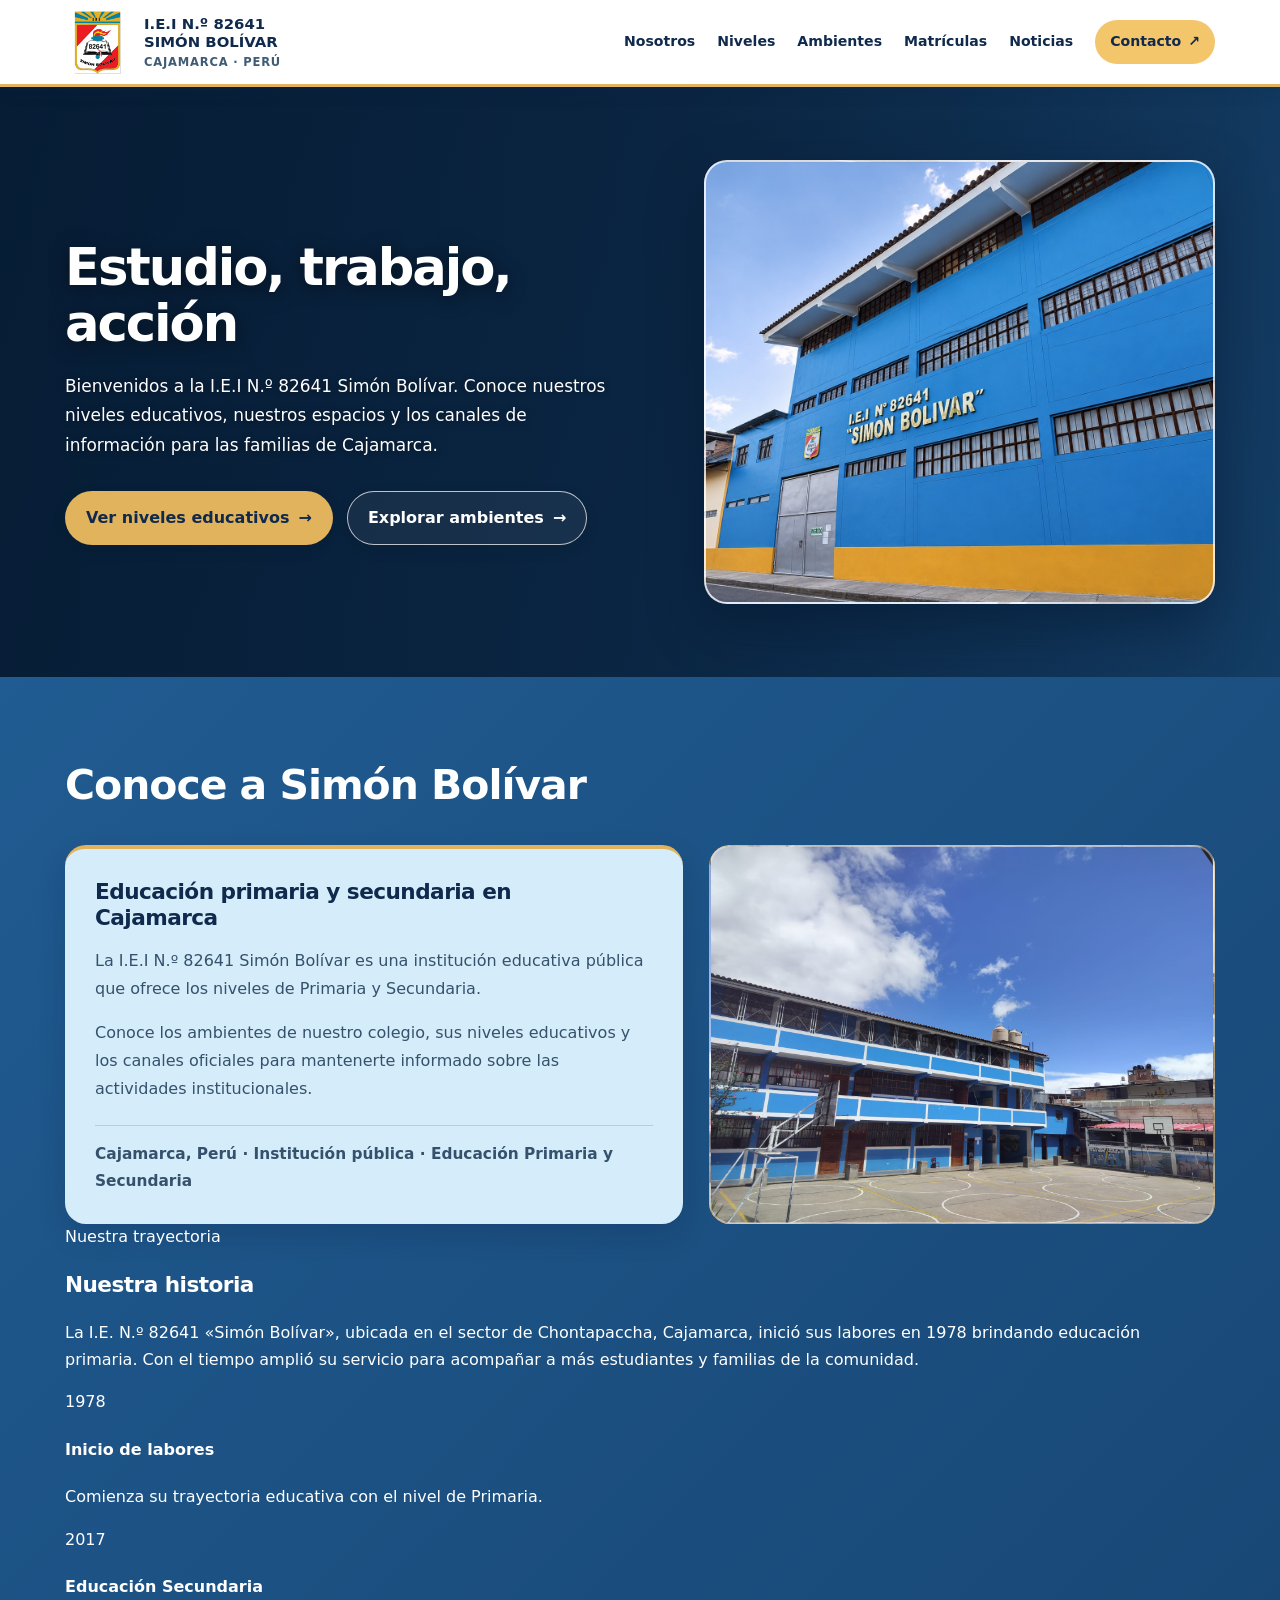
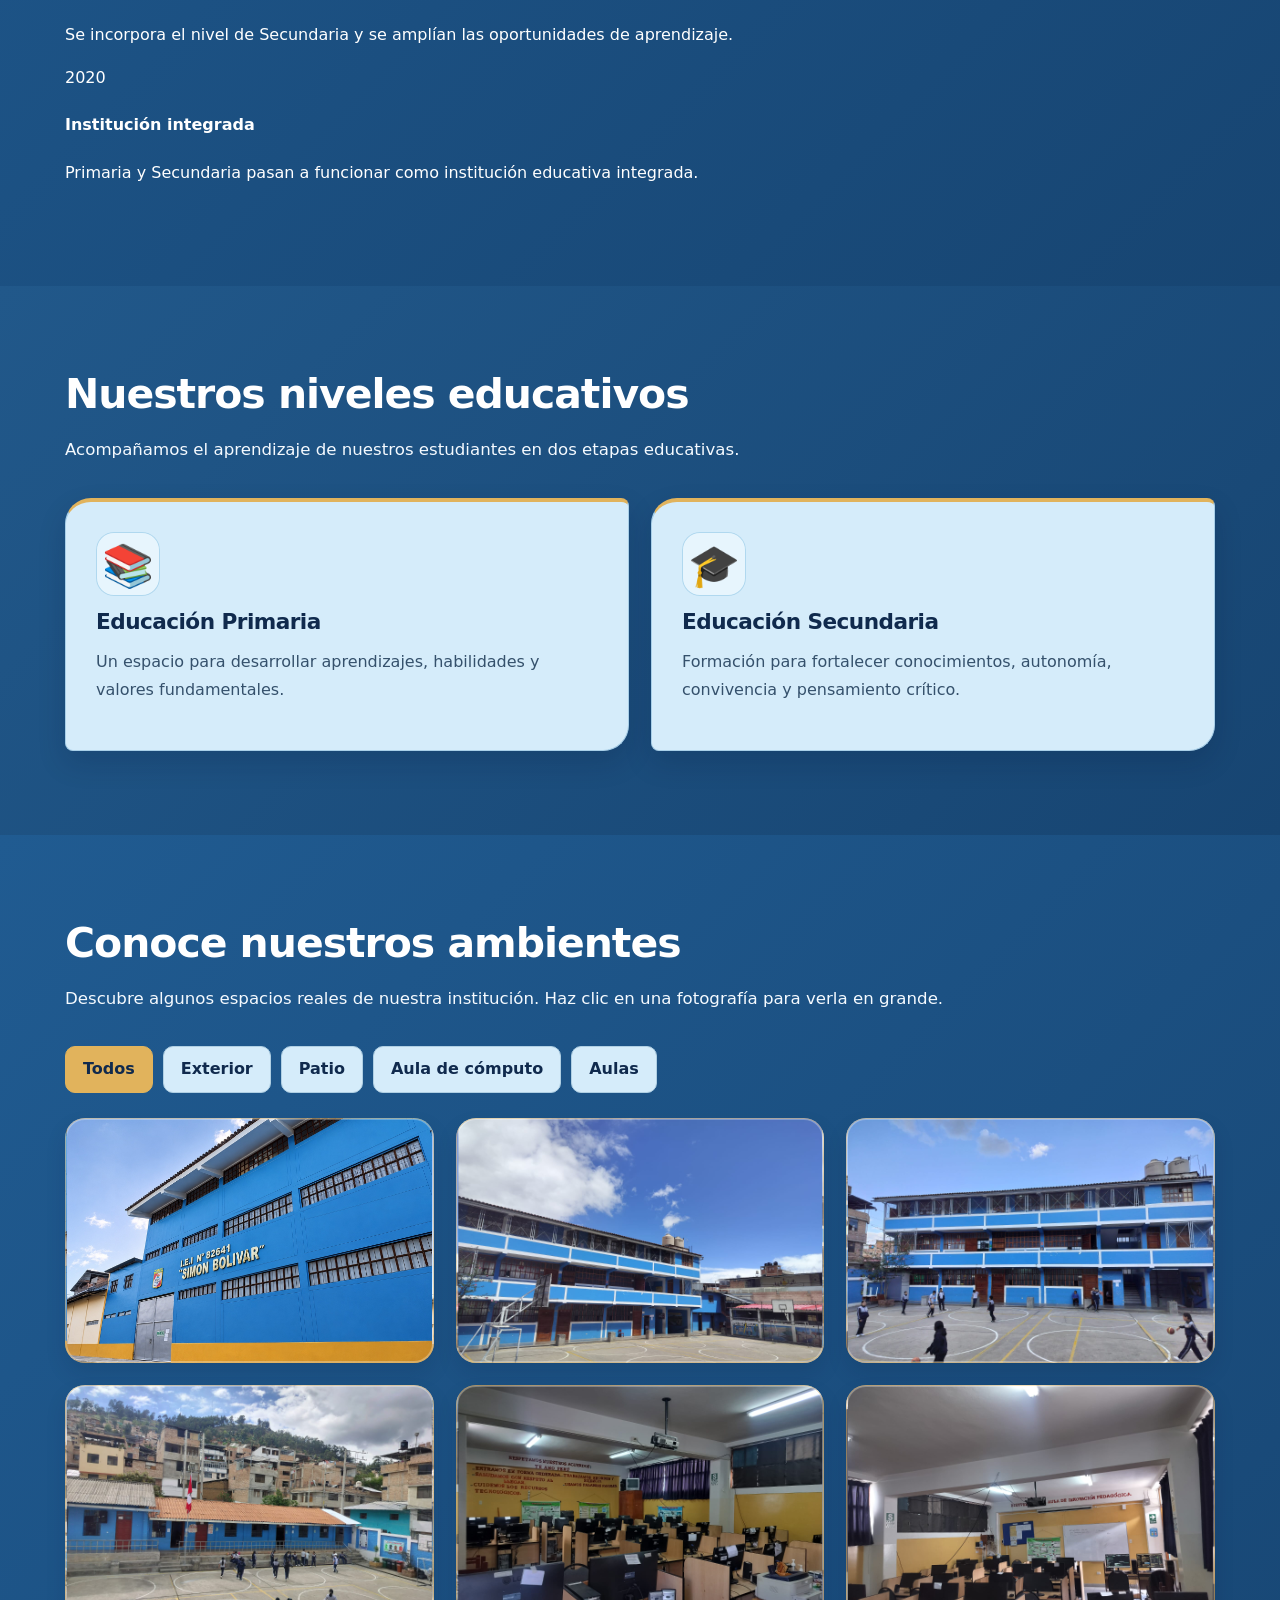
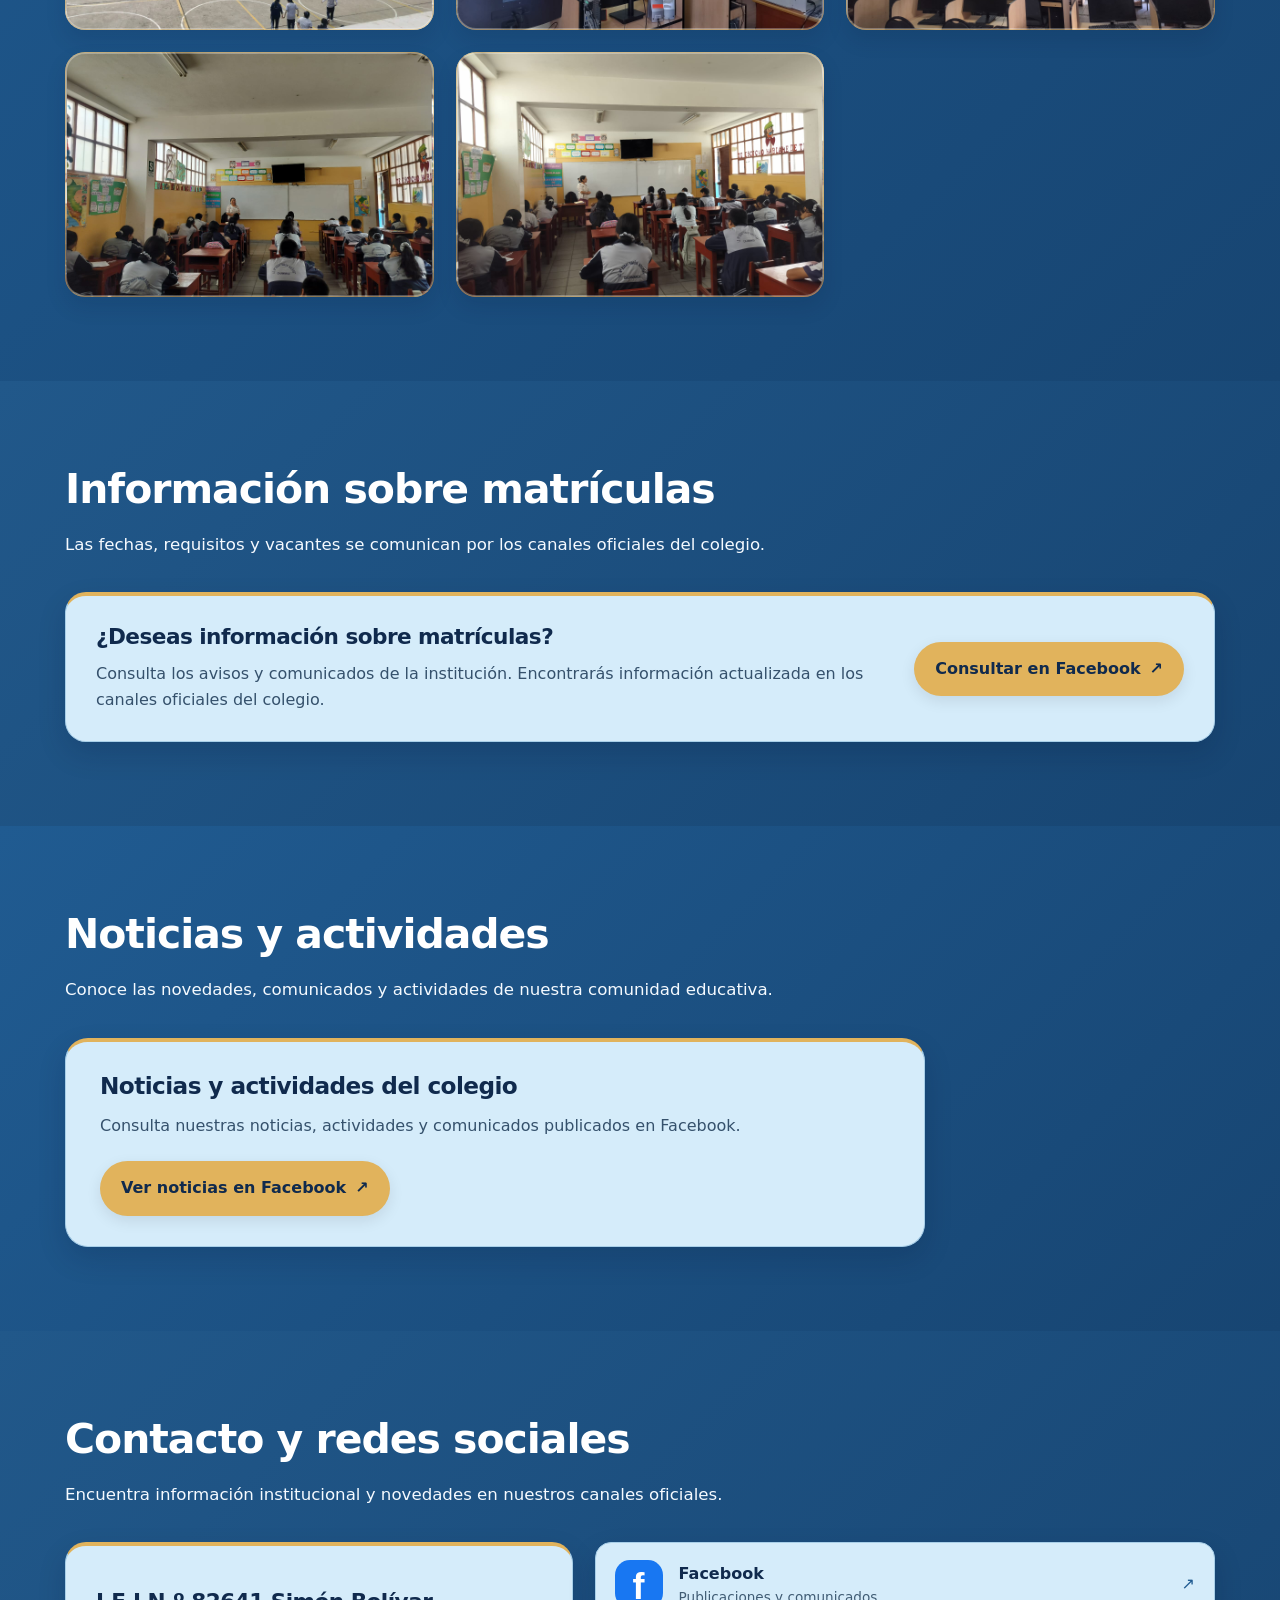
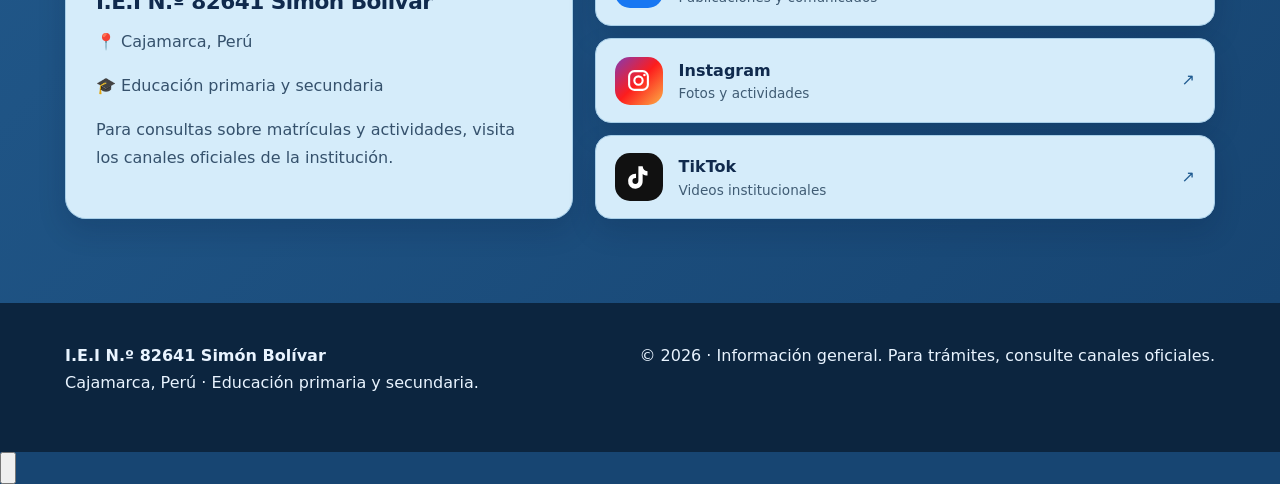
==== commit 549df0d6: "Add files via upload" ====
--- a/index.html
+++ b/index.html
@@ -49,6 +49,18 @@
         <p class="institution-details">Cajamarca, Perú · Institución pública · Educación Primaria y Secundaria</p>
       </div>
       <div class="institution-photo" data-image="patio-2.jpeg" role="img" aria-label="Patio del colegio Simón Bolívar"></div>
+    </div>
+    <div class="school-history" aria-labelledby="school-history-title">
+      <div class="school-history-intro">
+        <span class="history-eyebrow">Nuestra trayectoria</span>
+        <h3 id="school-history-title">Nuestra historia</h3>
+        <p>La I.E. N.º 82641 «Simón Bolívar», ubicada en el sector de Chontapaccha, Cajamarca, inició sus labores en 1978 brindando educación primaria. Con el tiempo amplió su servicio para acompañar a más estudiantes y familias de la comunidad.</p>
+      </div>
+      <div class="history-timeline" aria-label="Momentos importantes de la institución">
+        <article class="history-milestone"><span class="history-year">1978</span><h4>Inicio de labores</h4><p>Comienza su trayectoria educativa con el nivel de Primaria.</p></article>
+        <article class="history-milestone"><span class="history-year">2017</span><h4>Educación Secundaria</h4><p>Se incorpora el nivel de Secundaria y se amplían las oportunidades de aprendizaje.</p></article>
+        <article class="history-milestone"><span class="history-year">2020</span><h4>Institución integrada</h4><p>Primaria y Secundaria pasan a funcionar como institución educativa integrada.</p></article>
+      </div>
     </div>
   </div>
 </section>
@@ -120,7 +132,20 @@
 </section>
 </main>
 <footer><div class="wrap footer-content"><div><strong>I.E.I N.º 82641 Simón Bolívar</strong><p>Cajamarca, Perú · Educación primaria y secundaria.</p></div><div><p>© <span id="year"></span> · Información general. Para trámites, consulte canales oficiales.</p></div></div></footer>
-<div class="float-links"><a class="wa-float" href="https://wa.me/51901790616" target="_blank" rel="noopener noreferrer" title="Escribir por WhatsApp" aria-label="Abrir WhatsApp"><svg viewBox="0 0 32 32" aria-hidden="true" focusable="false"><path fill="currentColor" d="M16 2.5a13.3 13.3 0 0 0-11.5 20L2.5 29.5l7.2-1.9A13.5 13.5 0 1 0 16 2.5Zm0 24.3c-2.1 0-4.1-.6-5.8-1.7l-.4-.2-4.2 1.1 1.1-4.1-.3-.4a10.7 10.7 0 1 1 9.6 5.3Zm5.9-8c-.3-.2-1.9-1-2.2-1.1-.3-.1-.5-.2-.7.2-.2.3-.8 1.1-1 1.3-.2.2-.4.3-.7.1-.4-.2-1.5-.5-2.8-1.8-1-1-1.6-2.2-1.8-2.6-.2-.4 0-.6.2-.8l.6-.7.4-.6c.1-.2 0-.5 0-.7l-1-2.3c-.2-.6-.5-.5-.8-.5h-.7c-.3 0-.7.1-1 .5-.4.4-1.4 1.4-1.4 3.4 0 2 1.5 3.9 1.7 4.2.2.3 3 4.6 7.3 6.2 1 .3 1.7.5 2.3.6 1 .2 1.8.1 2.5-.2.7-.3 2.1-1 2.4-2 .3-.9.3-1.7.2-1.9-.1-.2-.4-.4-.7-.5Z"/></svg></a></div>
+<div class="sia-widget" id="sia-widget">
+  <section class="sia-panel" id="sia-panel" role="dialog" aria-modal="false" aria-label="Conversar con SIA" aria-hidden="true" hidden>
+    <div class="sia-panel-header">
+      <img src="assets/insignia.png" alt="Insignia del colegio" class="sia-avatar" loading="lazy">
+      <div class="sia-heading"><strong>SIA · Simón Bolívar</strong><span>Asistente virtual</span></div>
+      <button class="sia-close" id="sia-close" type="button" aria-label="Cerrar ventana de SIA">×</button>
+    </div>
+    <div class="sia-panel-body"><div class="sia-greeting">¡Hola! 👋 Soy SIA, la asistente virtual de la I.E. Simón Bolívar de Cajamarca. ¿En qué puedo ayudarte?</div></div>
+    <div class="sia-panel-footer"><a class="sia-start" id="sia-start" href="#" target="_blank" rel="noopener noreferrer" aria-label="Iniciar conversación de WhatsApp con SIA">Iniciar conversación <span aria-hidden="true">↗</span></a></div>
+  </section>
+  <button class="sia-launcher" id="sia-launcher" type="button" aria-controls="sia-panel" aria-expanded="false" aria-label="Abrir chat de SIA por WhatsApp" title="Consulta con SIA">
+    <svg viewBox="0 0 32 32" aria-hidden="true" focusable="false"><path fill="currentColor" d="M16 2.5a13.3 13.3 0 0 0-11.5 20L2.5 29.5l7.2-1.9A13.5 13.5 0 1 0 16 2.5Zm0 24.3c-2.1 0-4.1-.6-5.8-1.7l-.4-.2-4.2 1.1 1.1-4.1-.3-.4a10.7 10.7 0 1 1 9.6 5.3Zm5.9-8c-.3-.2-1.9-1-2.2-1.1-.3-.1-.5-.2-.7.2-.2.3-.8 1.1-1 1.3-.2.2-.4.3-.7.1-.4-.2-1.5-.5-2.8-1.8-1-1-1.6-2.2-1.8-2.6-.2-.4 0-.6.2-.8l.6-.7.4-.6c.1-.2 0-.5 0-.7l-1-2.3c-.2-.6-.5-.5-.8-.5h-.7c-.3 0-.7.1-1 .5-.4.4-1.4 1.4-1.4 3.4 0 2 1.5 3.9 1.7 4.2.2.3 3 4.6 7.3 6.2 1 .3 1.7.5 2.3.6 1 .2 1.8.1 2.5-.2.7-.3 2.1-1 2.4-2 .3-.9.3-1.7.2-1.9-.1-.2-.4-.4-.7-.5Z"/></svg>
+  </button>
+</div>
 <dialog id="lightbox" aria-label="Fotografía del ambiente"><button id="close-dialog" class="close-dialog" aria-label="Cerrar fotografía">×</button><h3 id="dialog-title"></h3><div id="dialog-content"></div></dialog>
 <script src="config.js"></script><script src="script.js"></script>
 </body>
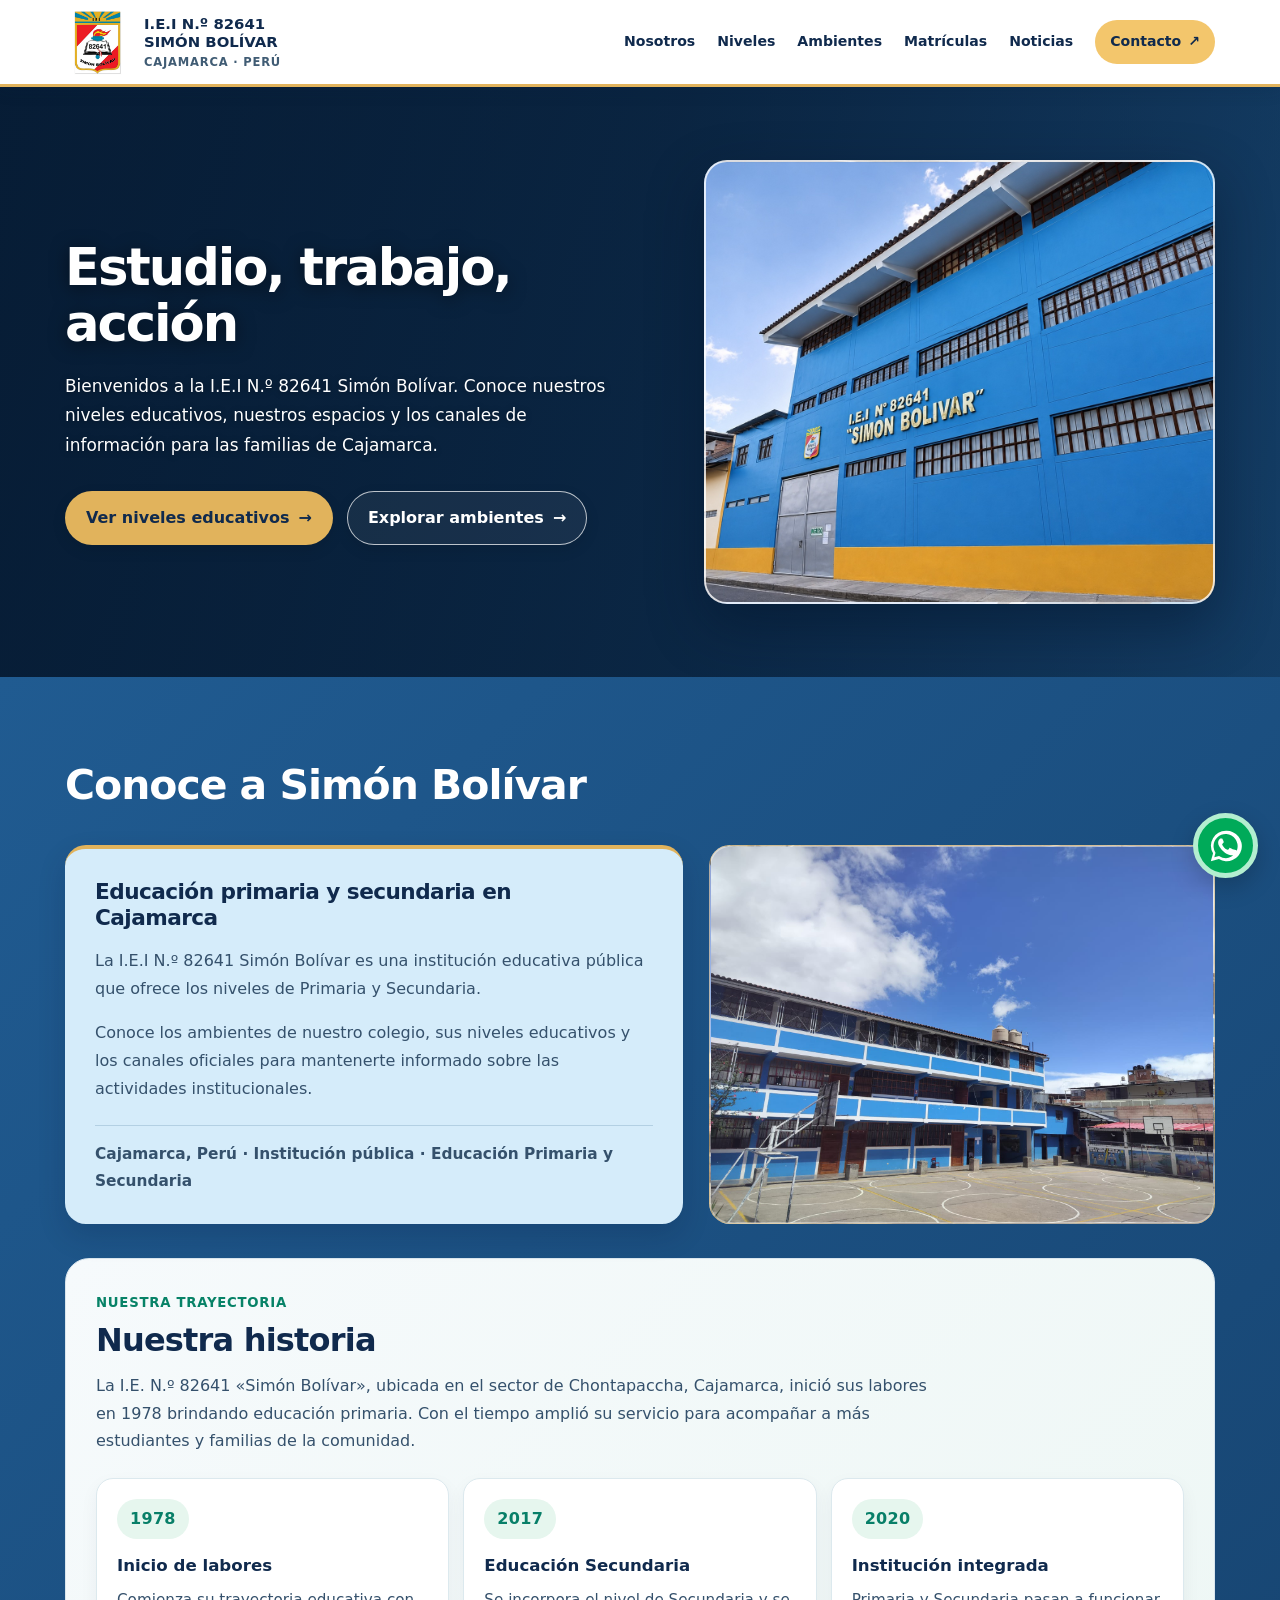
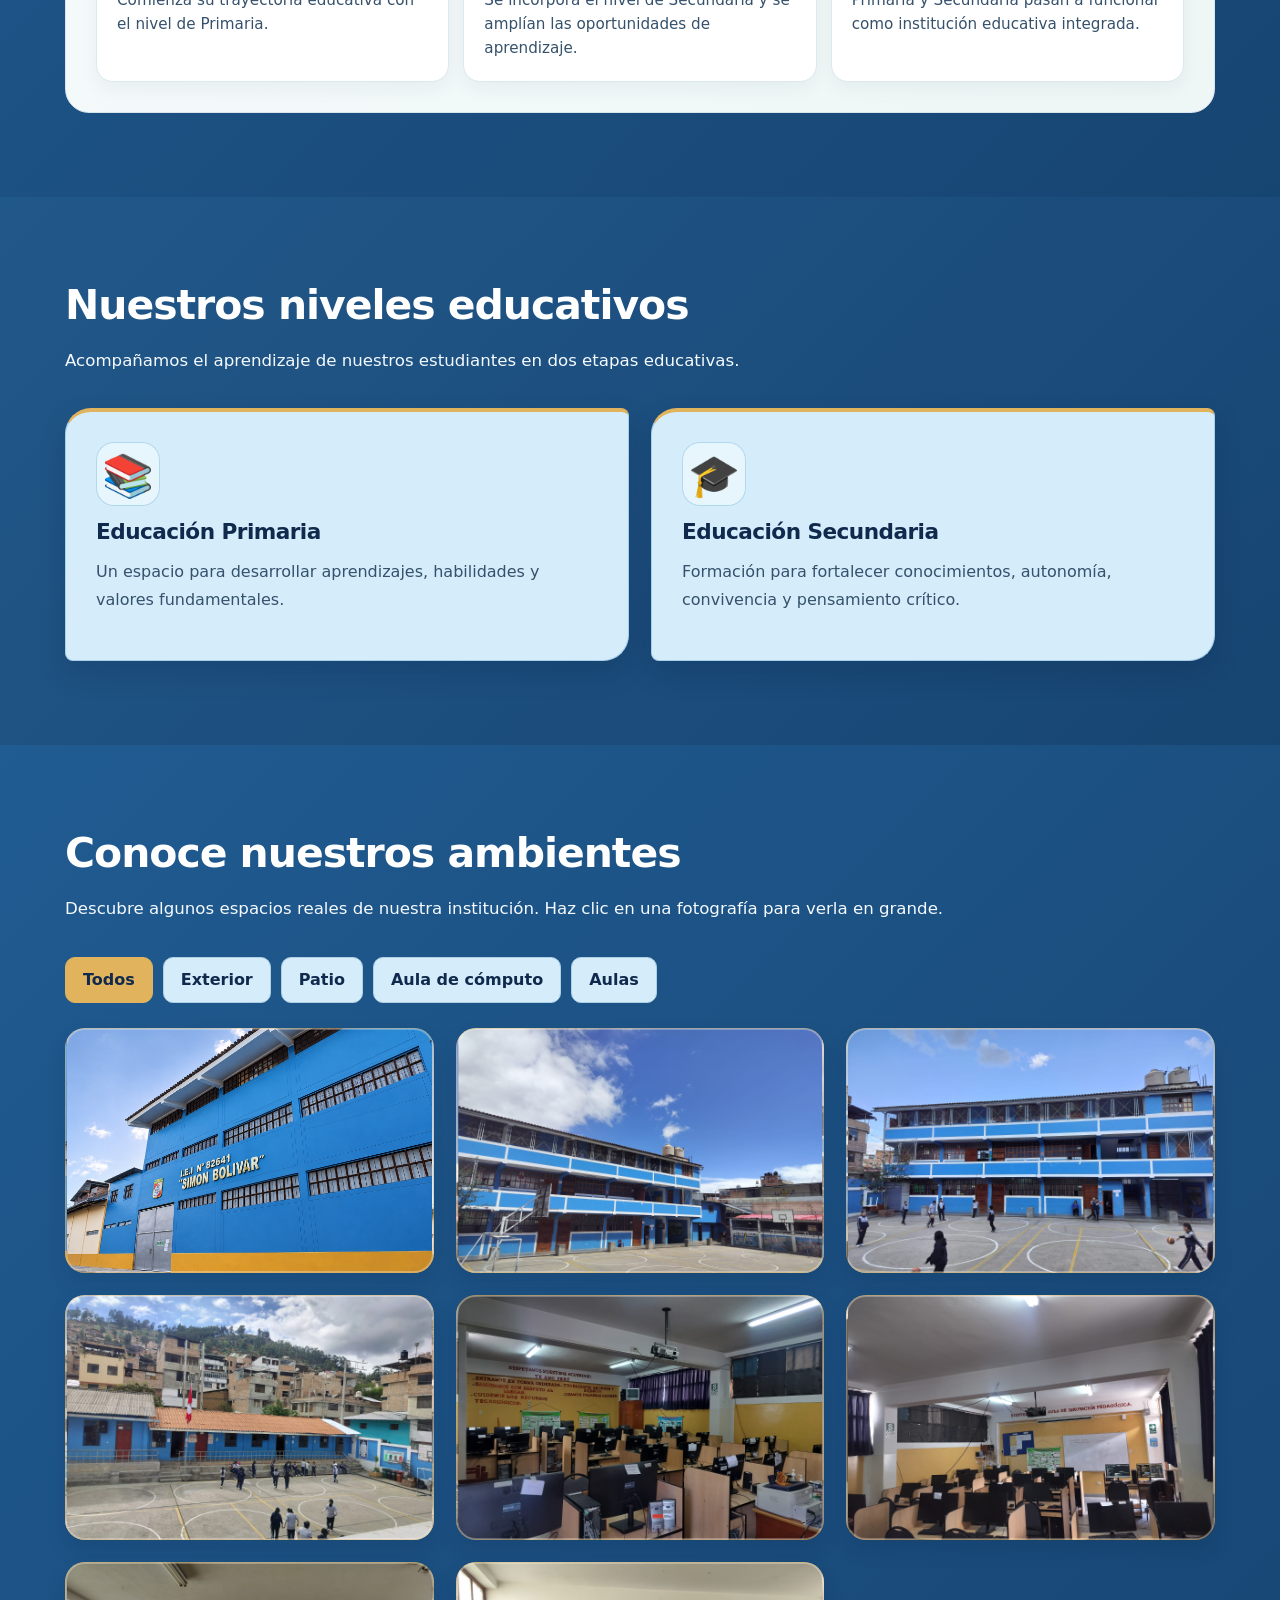
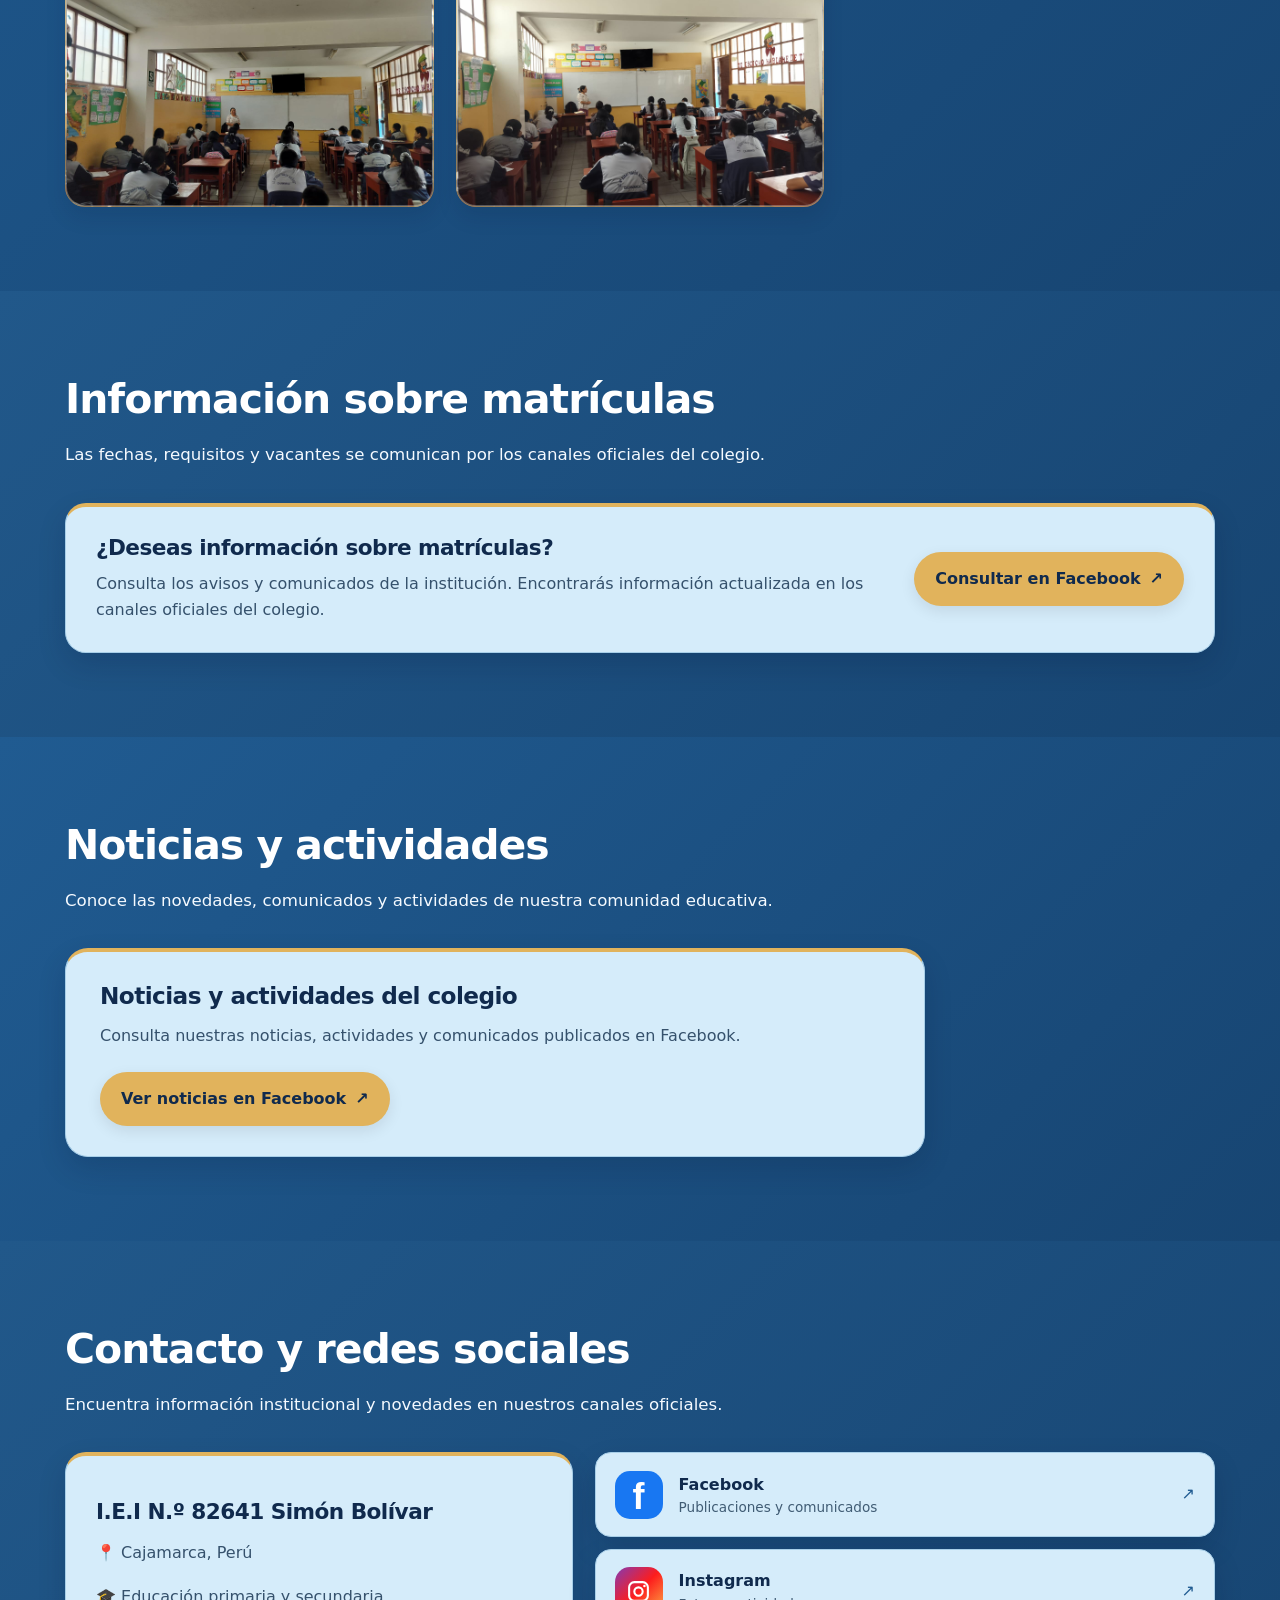
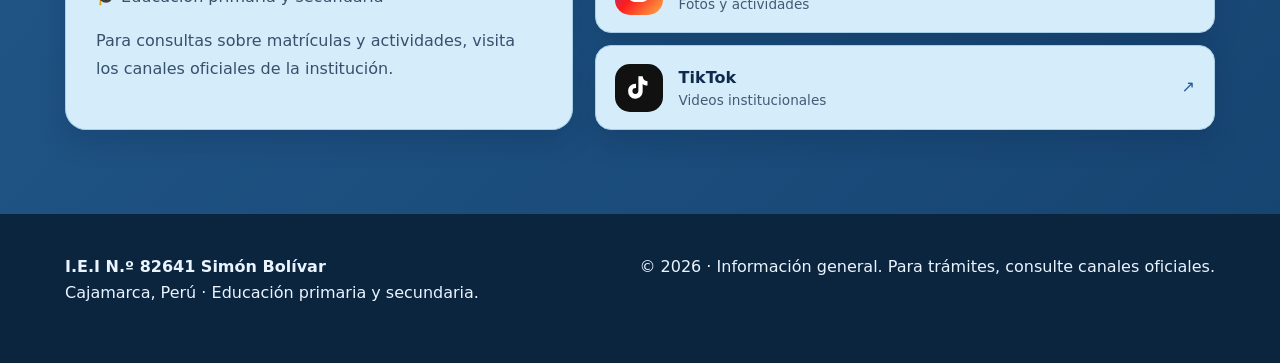
==== commit 7cdbf318: "Add files via upload" ====
--- a/index.html
+++ b/index.html
@@ -4,7 +4,7 @@
 <meta charset="utf-8"><meta name="viewport" content="width=device-width,initial-scale=1">
 <meta name="description" content="Información general de la Institución Educativa I.E.I. N.º 82641 Simón Bolívar, Cajamarca.">
 <title>I.E.I N.º 82641 Simón Bolívar | Cajamarca</title>
-<link rel="stylesheet" href="styles.css">
+<link rel="stylesheet" href="styles.css?v=20261125-sia2">
 </head>
 <body>
 
@@ -147,6 +147,6 @@
   </button>
 </div>
 <dialog id="lightbox" aria-label="Fotografía del ambiente"><button id="close-dialog" class="close-dialog" aria-label="Cerrar fotografía">×</button><h3 id="dialog-title"></h3><div id="dialog-content"></div></dialog>
-<script src="config.js"></script><script src="script.js"></script>
+<script src="config.js?v=20261125-sia2"></script><script src="script.js?v=20261125-sia2"></script>
 </body>
 </html>
--- a/styles.css
+++ b/styles.css
@@ -215,3 +215,40 @@
   .hero-video-shade { background:linear-gradient(110deg,rgba(5,24,46,.86),rgba(5,24,46,.64)); }
   .hero-background-video { object-position:39% center; }
 }
+
+
+/* Historia institucional: ampliación de Sobre nosotros */
+.school-history{margin-top:34px;padding:30px;border:1px solid #d9e5ed;background:linear-gradient(135deg,#f6fafc,#eef7f5);border-radius:24px}
+.school-history-intro{max-width:850px}
+.history-eyebrow{display:inline-block;color:#078267;font-size:.83rem;font-weight:800;letter-spacing:.055em;text-transform:uppercase;margin-bottom:7px}
+.school-history h3{color:#102a4d;font-size:clamp(1.5rem,2.5vw,2rem);margin:0 0 12px}
+.school-history-intro p{color:#35516c;line-height:1.7;margin:0 0 24px}
+.history-timeline{display:grid;grid-template-columns:repeat(3,minmax(0,1fr));gap:14px}
+.history-milestone{background:#fff;border:1px solid #dce9ee;border-radius:17px;padding:20px;box-shadow:0 7px 18px rgba(16,42,77,.05)}
+.history-year{display:inline-block;color:#087f68;background:#e6f6ee;padding:7px 13px;border-radius:999px;font-weight:850;letter-spacing:.02em}
+.history-milestone h4{color:#102a4d;margin:13px 0 8px;font-size:1.04rem}
+.history-milestone p{color:#35516c;line-height:1.6;margin:0;font-size:.95rem}
+@media(max-width:760px){.history-timeline{grid-template-columns:1fr}.school-history{padding:22px}}
+
+/* Ventana flotante de SIA: sustituye el antiguo enlace directo de WhatsApp */
+.sia-widget{position:fixed;right:22px;bottom:22px;z-index:9999;display:flex;flex-direction:column;align-items:flex-end;gap:12px;font-family:inherit}
+.sia-launcher{width:65px;height:65px;border:5px solid #b3eed0;border-radius:50%;background:#00aa59;color:#fff;box-shadow:0 9px 25px #0003;display:grid;place-items:center;cursor:pointer;transition:transform .2s ease,box-shadow .2s ease}
+.sia-launcher:hover{transform:translateY(-3px);box-shadow:0 12px 28px #0004}
+.sia-launcher svg{width:36px;height:36px}
+.sia-launcher:focus-visible,.sia-close:focus-visible,.sia-start:focus-visible{outline:3px solid #f9c74f;outline-offset:3px}
+.sia-panel{width:min(365px,calc(100vw - 30px));background:#f5f2ed;border-radius:19px;box-shadow:0 18px 50px rgba(3,33,30,.25);overflow:hidden;color:#172d32}
+.sia-panel[hidden]{display:none!important}
+.sia-panel-header{display:flex;align-items:center;gap:12px;background:#007d69;color:#fff;padding:15px 16px}
+.sia-avatar{width:50px;height:50px;object-fit:contain;background:#fff;border-radius:50%;padding:4px;flex:none}
+.sia-heading{display:flex;flex-direction:column;gap:3px;min-width:0;flex:1}
+.sia-heading strong{font-size:1.03rem;line-height:1.25;color:#fff}
+.sia-heading span{color:#d3f5ee;font-size:.94rem}
+.sia-close{background:transparent;border:0;color:#c3e7df;font-size:35px;line-height:1;cursor:pointer;padding:2px 5px}
+.sia-panel-body{height:177px;padding:14px 13px;overflow:auto}
+.sia-greeting{background:#fff;box-shadow:0 1px 3px #0000000d;padding:14px 16px;border-radius:11px;max-width:95%;line-height:1.55;font-size:.96rem}
+.sia-panel-footer{border-top:1px solid #ddd9d2;padding:12px;background:#f7f4ef}
+.sia-start{display:flex;gap:8px;align-items:center;justify-content:center;text-align:center;background:#1ecc60;color:#fff!important;border-radius:18px;padding:17px 12px;text-decoration:none;font-weight:750;font-size:1rem;transition:background .2s}
+.sia-start:hover{background:#10ae50}
+.sia-start[aria-disabled="true"]{background:#788b84;cursor:not-allowed}
+@media(max-width:480px){.sia-widget{right:14px;bottom:14px}.sia-panel-body{height:145px}.sia-launcher{width:60px;height:60px}}
+@media(prefers-reduced-motion:reduce){.sia-launcher,.sia-start{transition:none}}
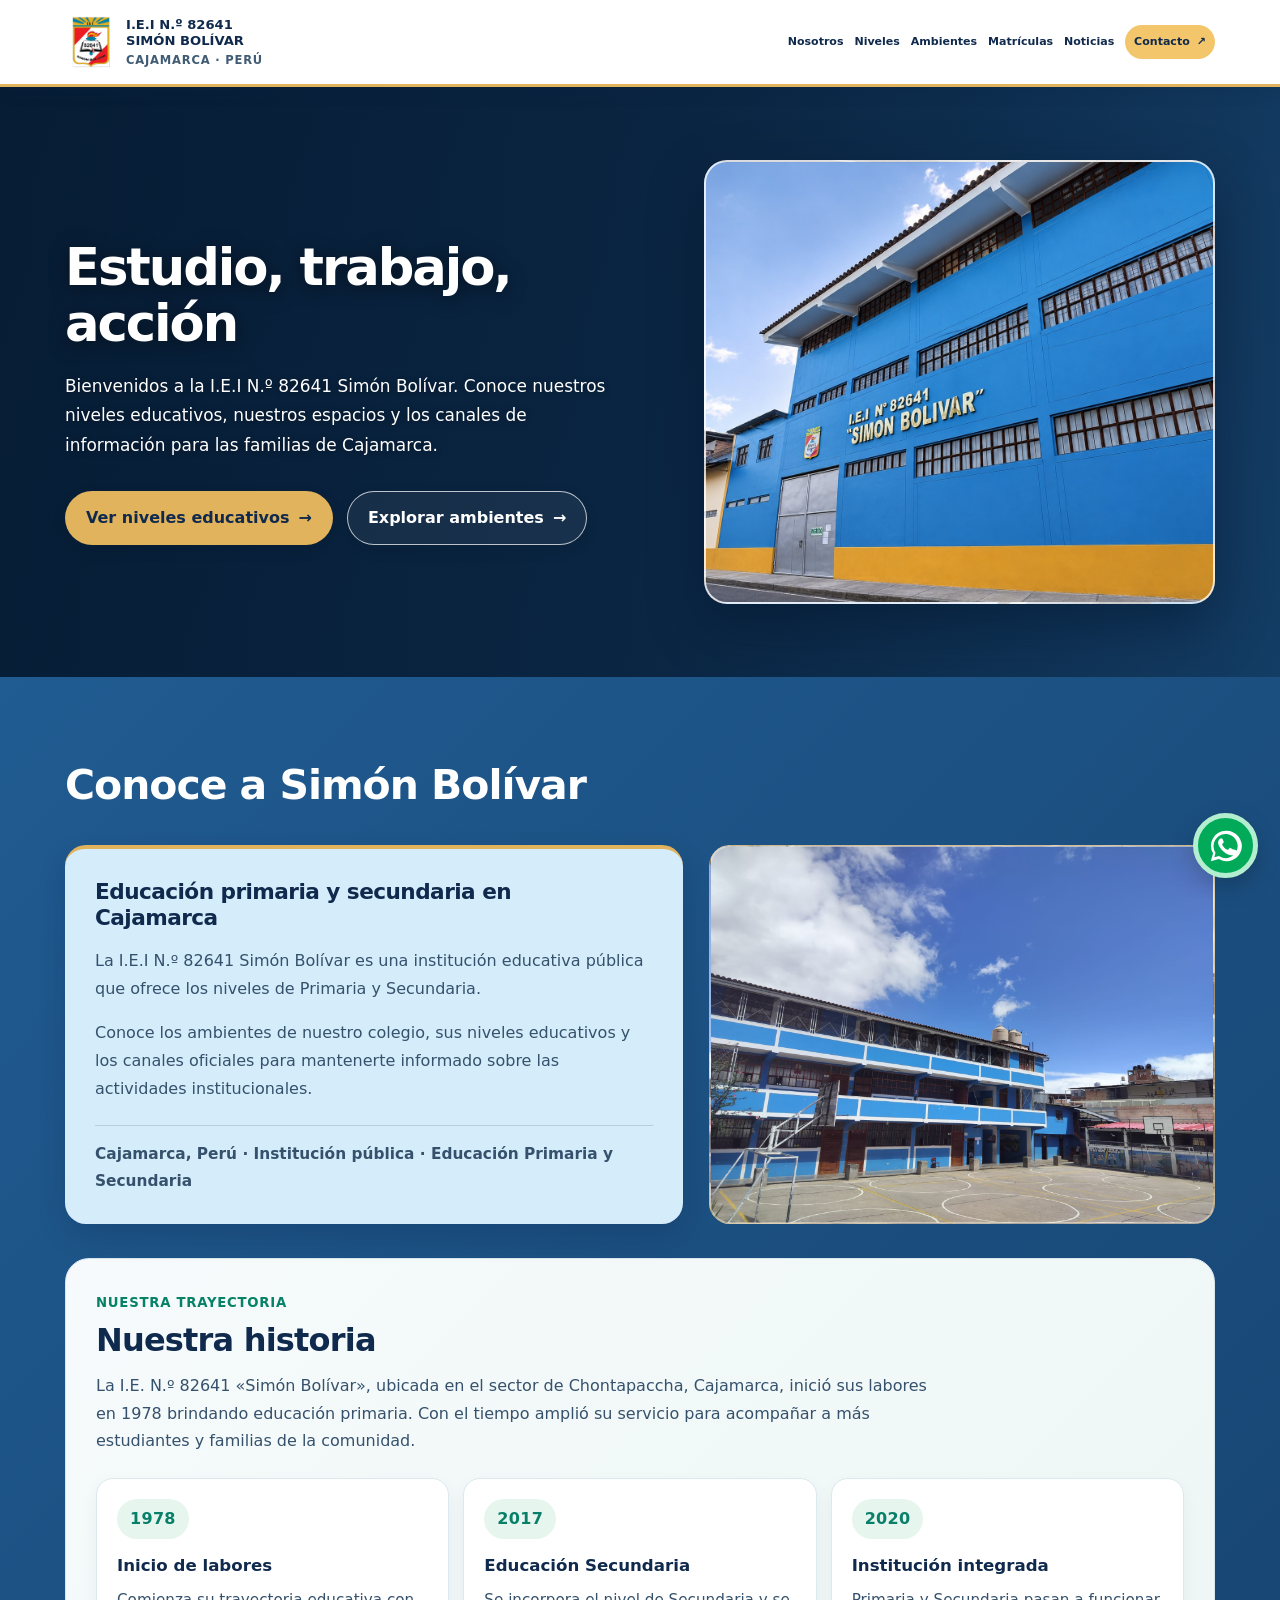
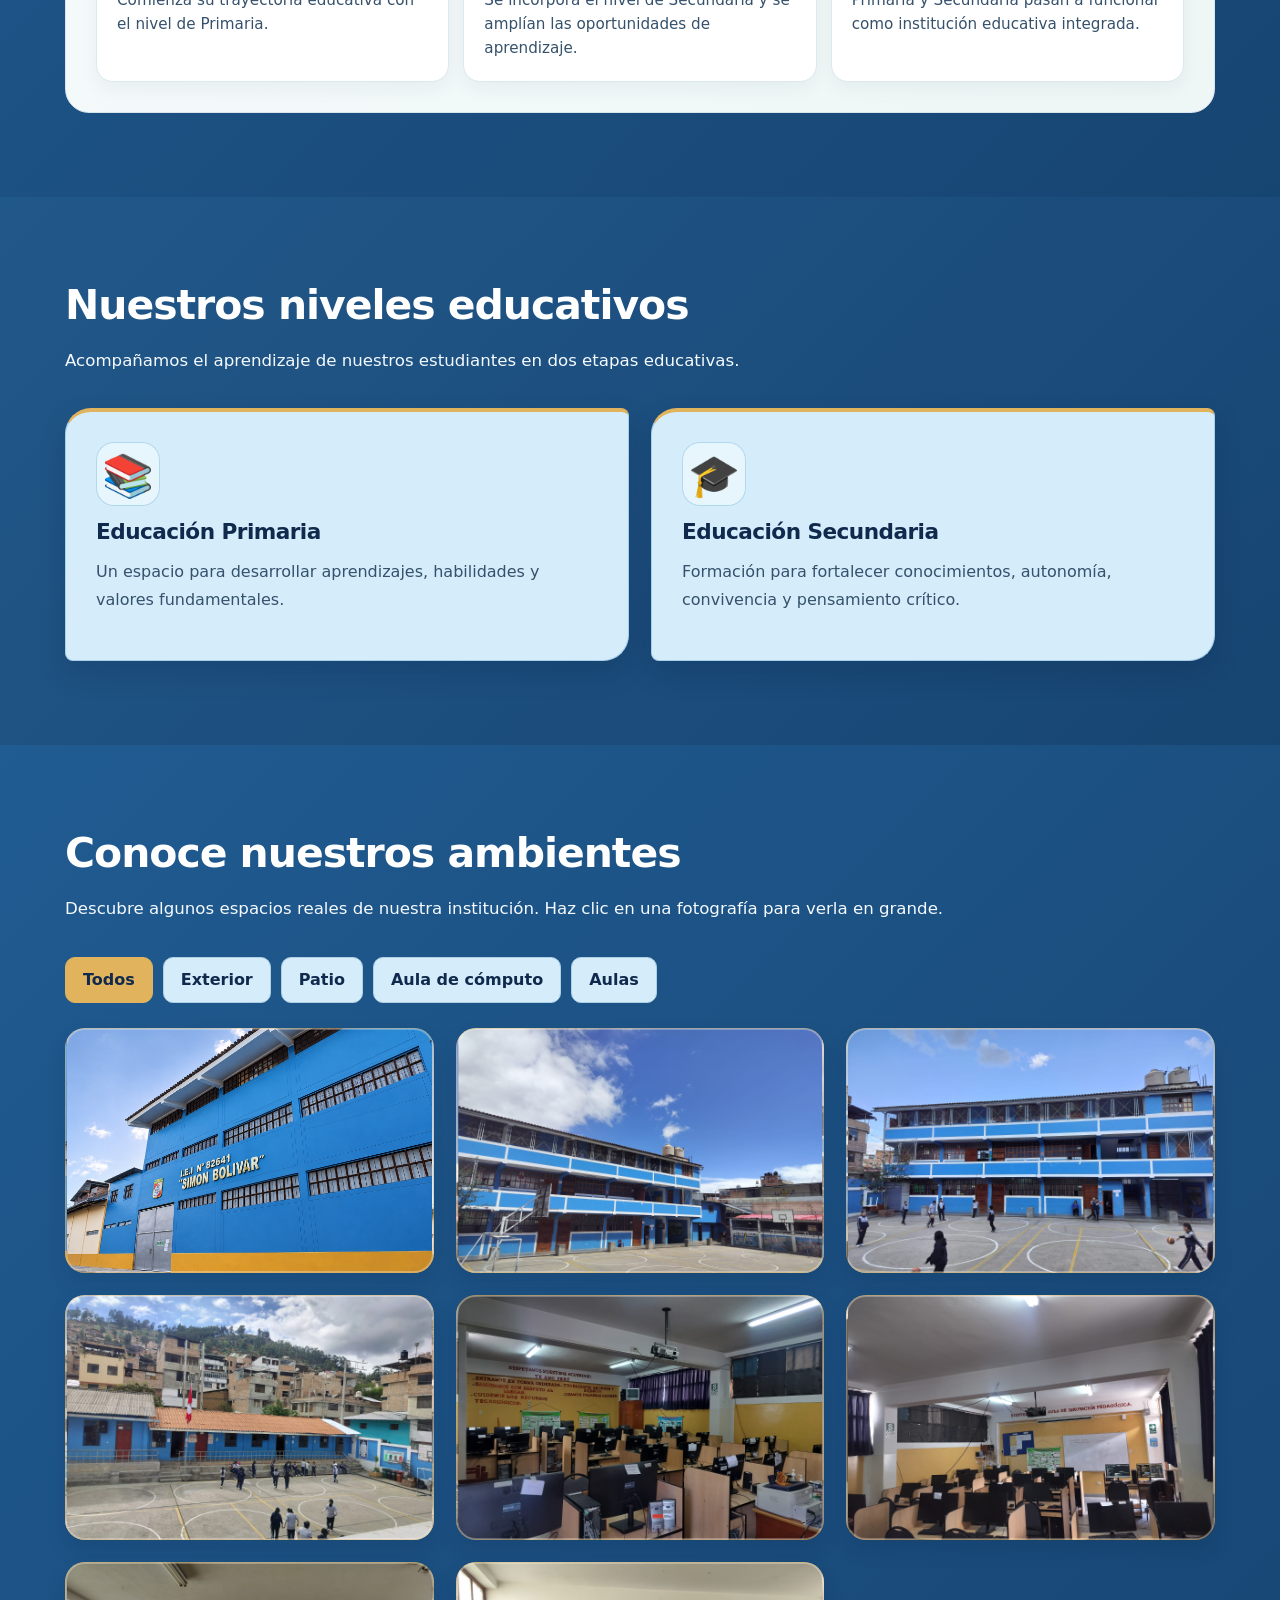
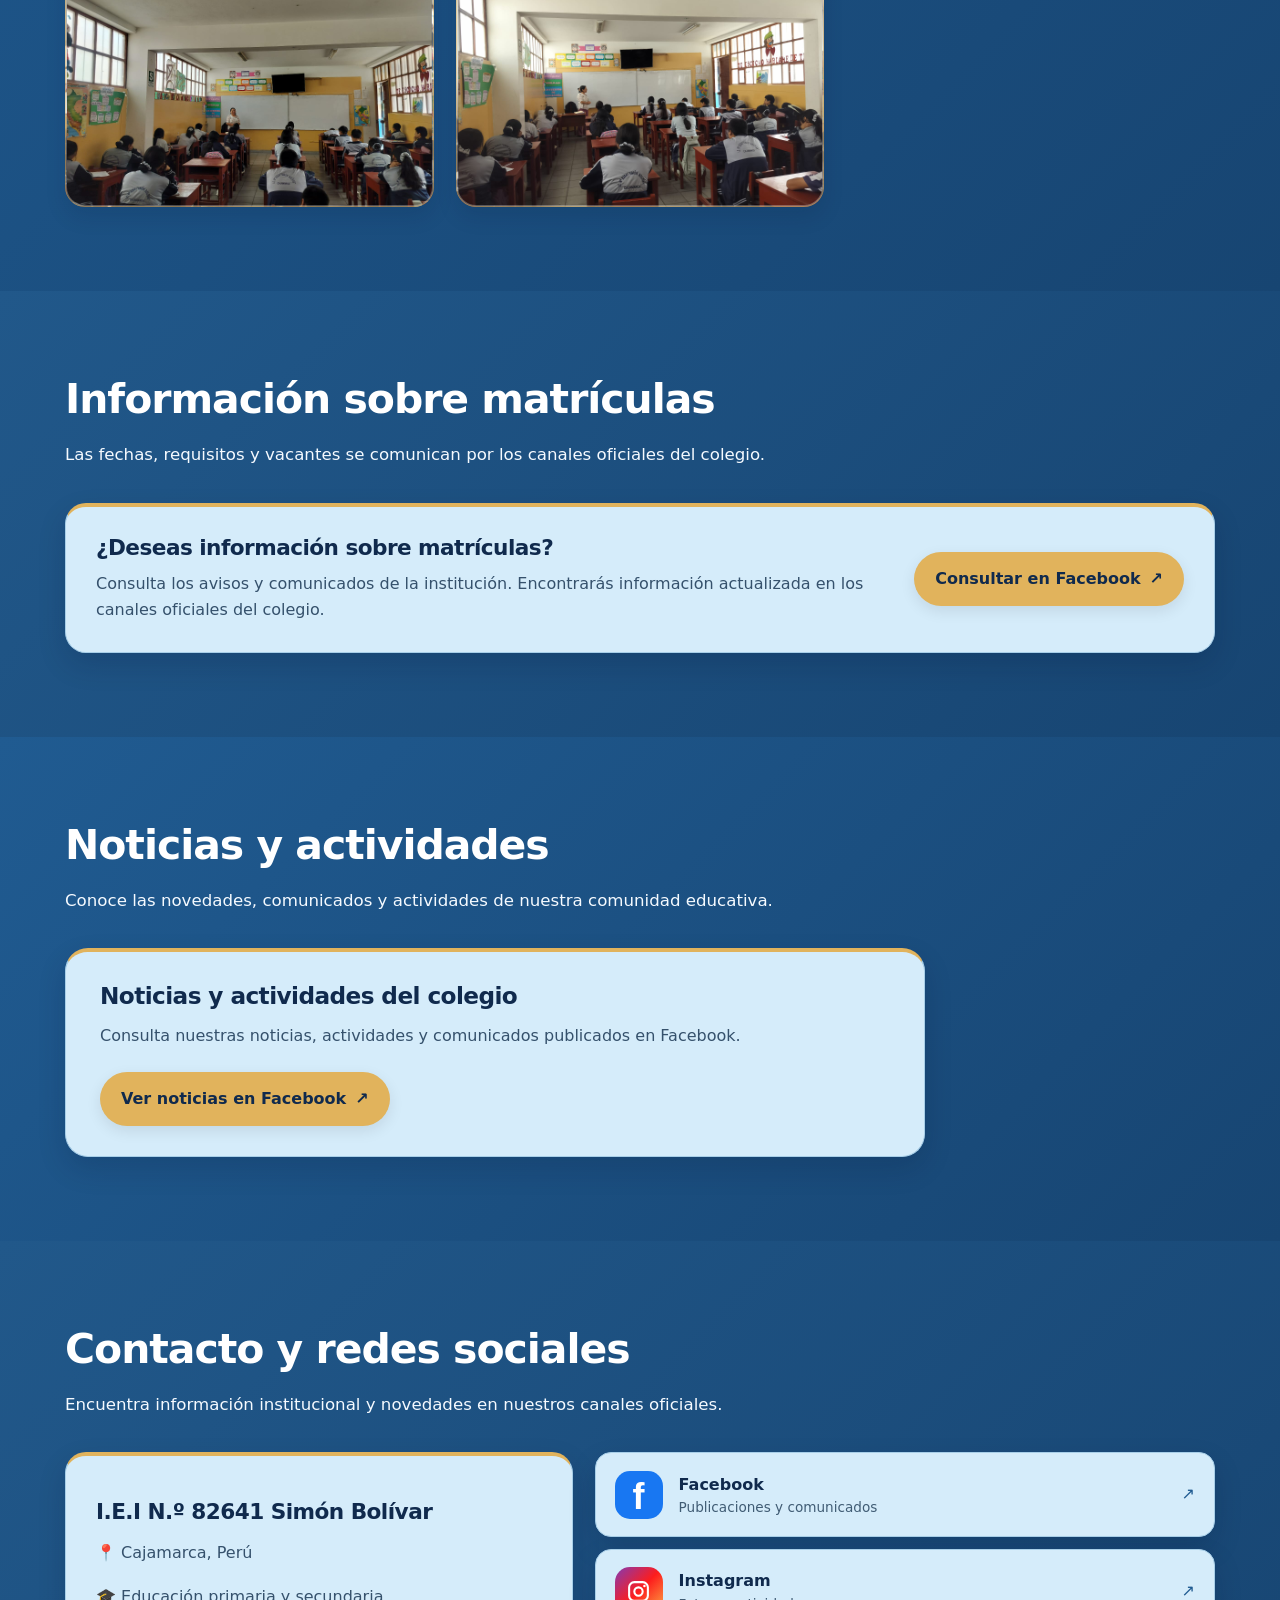
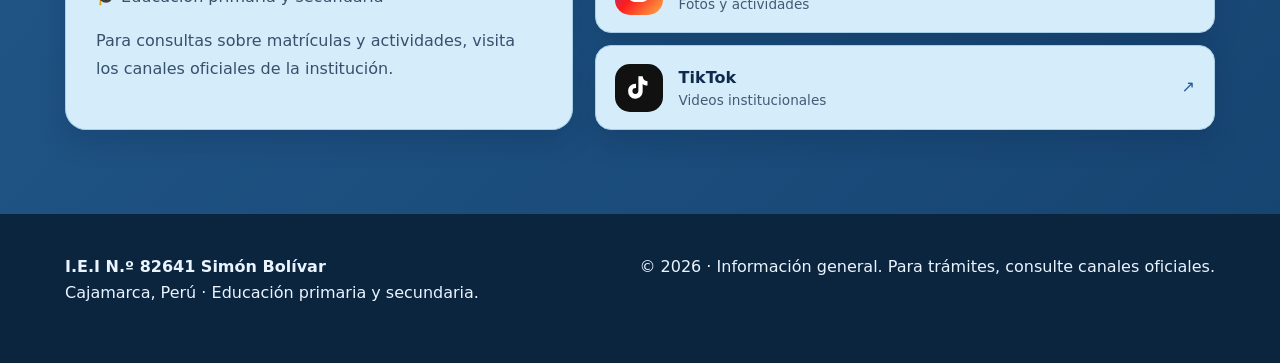
==== commit c3fb87c3: "Update index.html" ====
--- a/index.html
+++ b/index.html
@@ -4,7 +4,7 @@
 <meta charset="utf-8"><meta name="viewport" content="width=device-width,initial-scale=1">
 <meta name="description" content="Información general de la Institución Educativa I.E.I. N.º 82641 Simón Bolívar, Cajamarca.">
 <title>I.E.I N.º 82641 Simón Bolívar | Cajamarca</title>
-<link rel="stylesheet" href="styles.css?v=20261125-sia2">
+<link rel="stylesheet" href="styles.css?v=20261125-original-restaurado">
 </head>
 <body>
 
--- a/styles.css
+++ b/styles.css
@@ -252,3 +252,42 @@
 .sia-start[aria-disabled="true"]{background:#788b84;cursor:not-allowed}
 @media(max-width:480px){.sia-widget{right:14px;bottom:14px}.sia-panel-body{height:145px}.sia-launcher{width:60px;height:60px}}
 @media(prefers-reduced-motion:reduce){.sia-launcher,.sia-start{transition:none}}
+
+/* MENÚ DE ENCABEZADO — Restauración de enlaces visibles en escritorio.
+   Solo afecta a la navegación; no cambia SIA ni Nuestra historia. */
+@media (min-width: 821px) {
+  .header .nav { gap: 10px; }
+  .header .brand { flex: 0 1 auto; min-width: 0; gap: 9px; font-size: .82rem; }
+  .header .brand .logo { width: 52px; height: 52px; flex-shrink: 0; }
+  .header .menu-toggle { display: none !important; }
+  .header #nav-menu {
+    display: flex !important;
+    position: static !important;
+    flex-direction: row !important;
+    align-items: center !important;
+    justify-content: flex-end;
+    flex-wrap: nowrap;
+    gap: clamp(5px, 0.85vw, 14px);
+    min-width: 0;
+    background: transparent !important;
+    box-shadow: none !important;
+    padding: 0 !important;
+    max-height: none !important;
+    overflow: visible !important;
+  }
+  .header #nav-menu a { font-size: clamp(.69rem, .85vw, .84rem); white-space: nowrap; }
+  .header #nav-menu .nav-contact { width: auto !important; padding: 8px 9px; }
+}
+/* En pantallas pequeñas se conserva el menú hamburguesa original. */
+@media (max-width: 820px) {
+  .header .menu-toggle { display: block; }
+  .header #nav-menu { display:none; position:absolute; top:100%; left:0; right:0; }
+  .header #nav-menu.open { display:flex; }
+}
+.header { position:sticky; top:0; z-index:1000; }
+html { scroll-padding-top: 105px; }
+section[id] { scroll-margin-top: 105px; }
+@media (max-width: 620px) {
+  html { scroll-padding-top: 90px; }
+  section[id] { scroll-margin-top: 90px; }
+}
